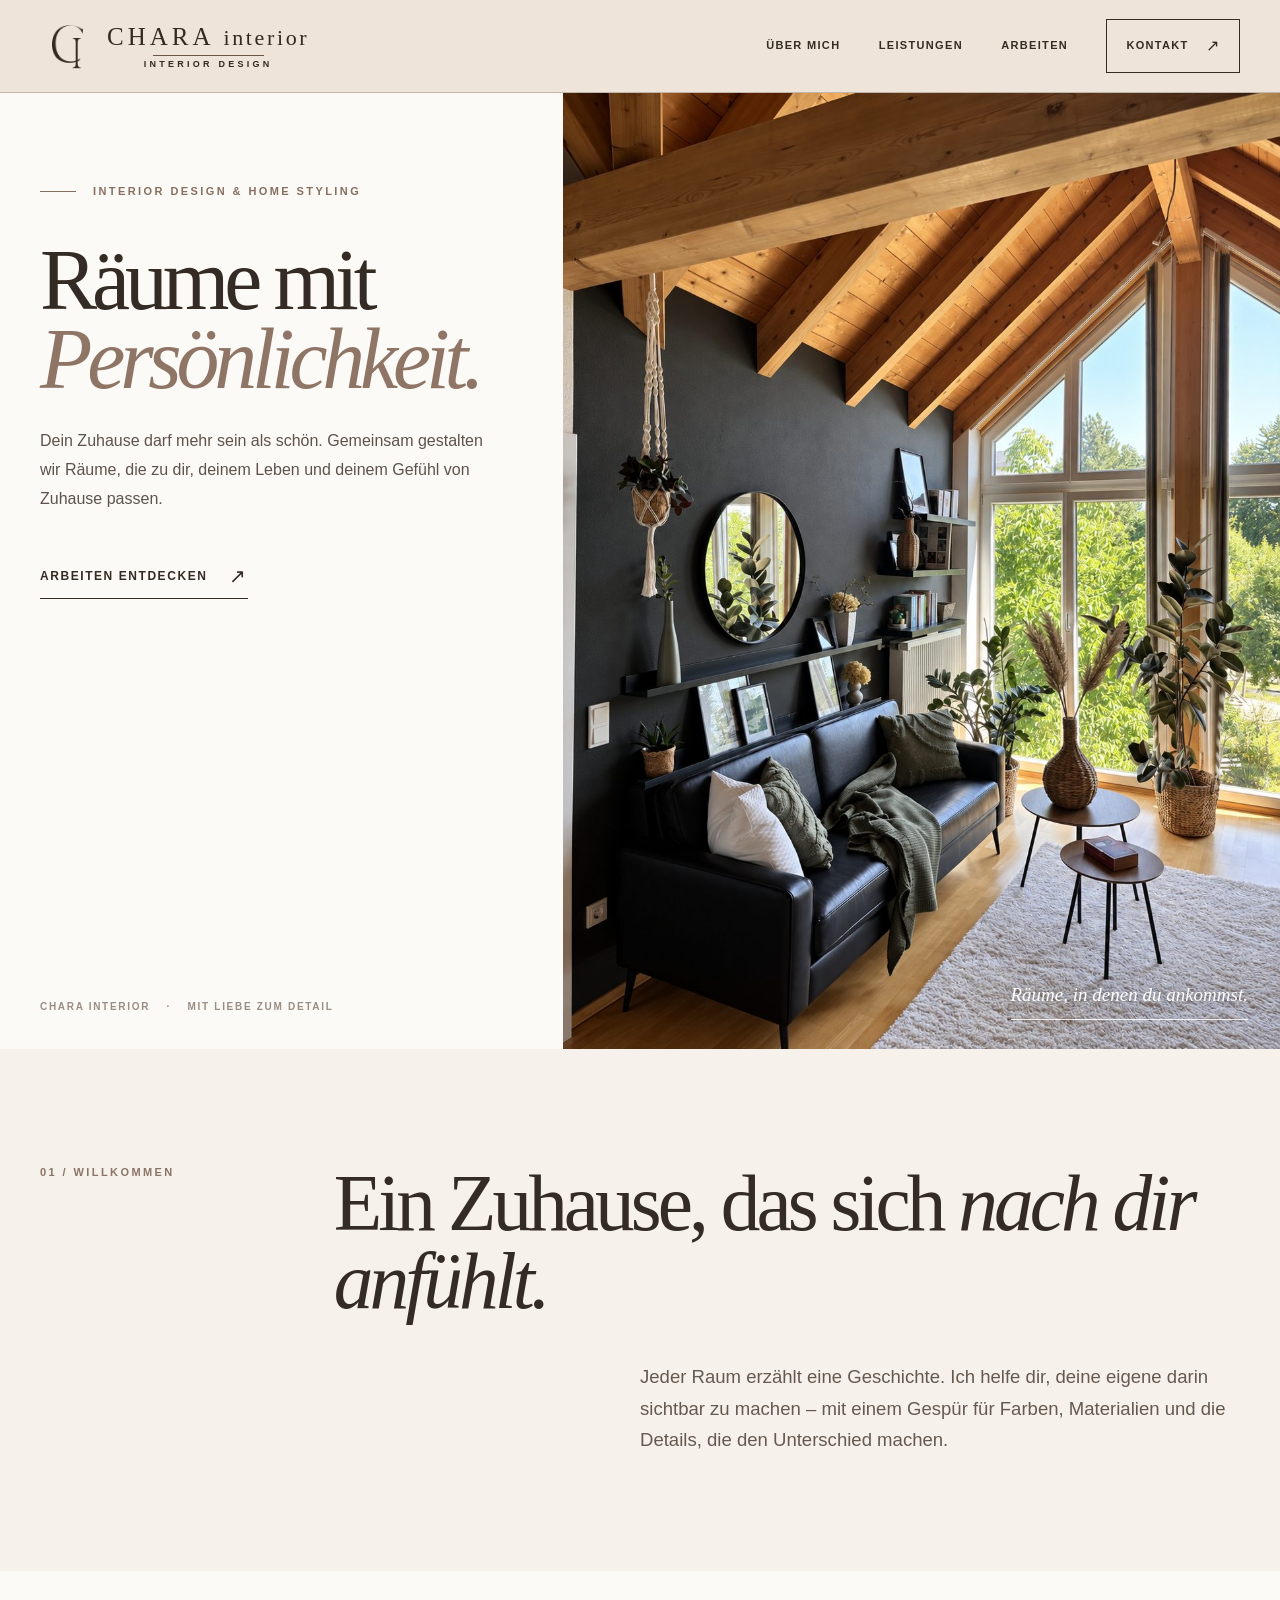
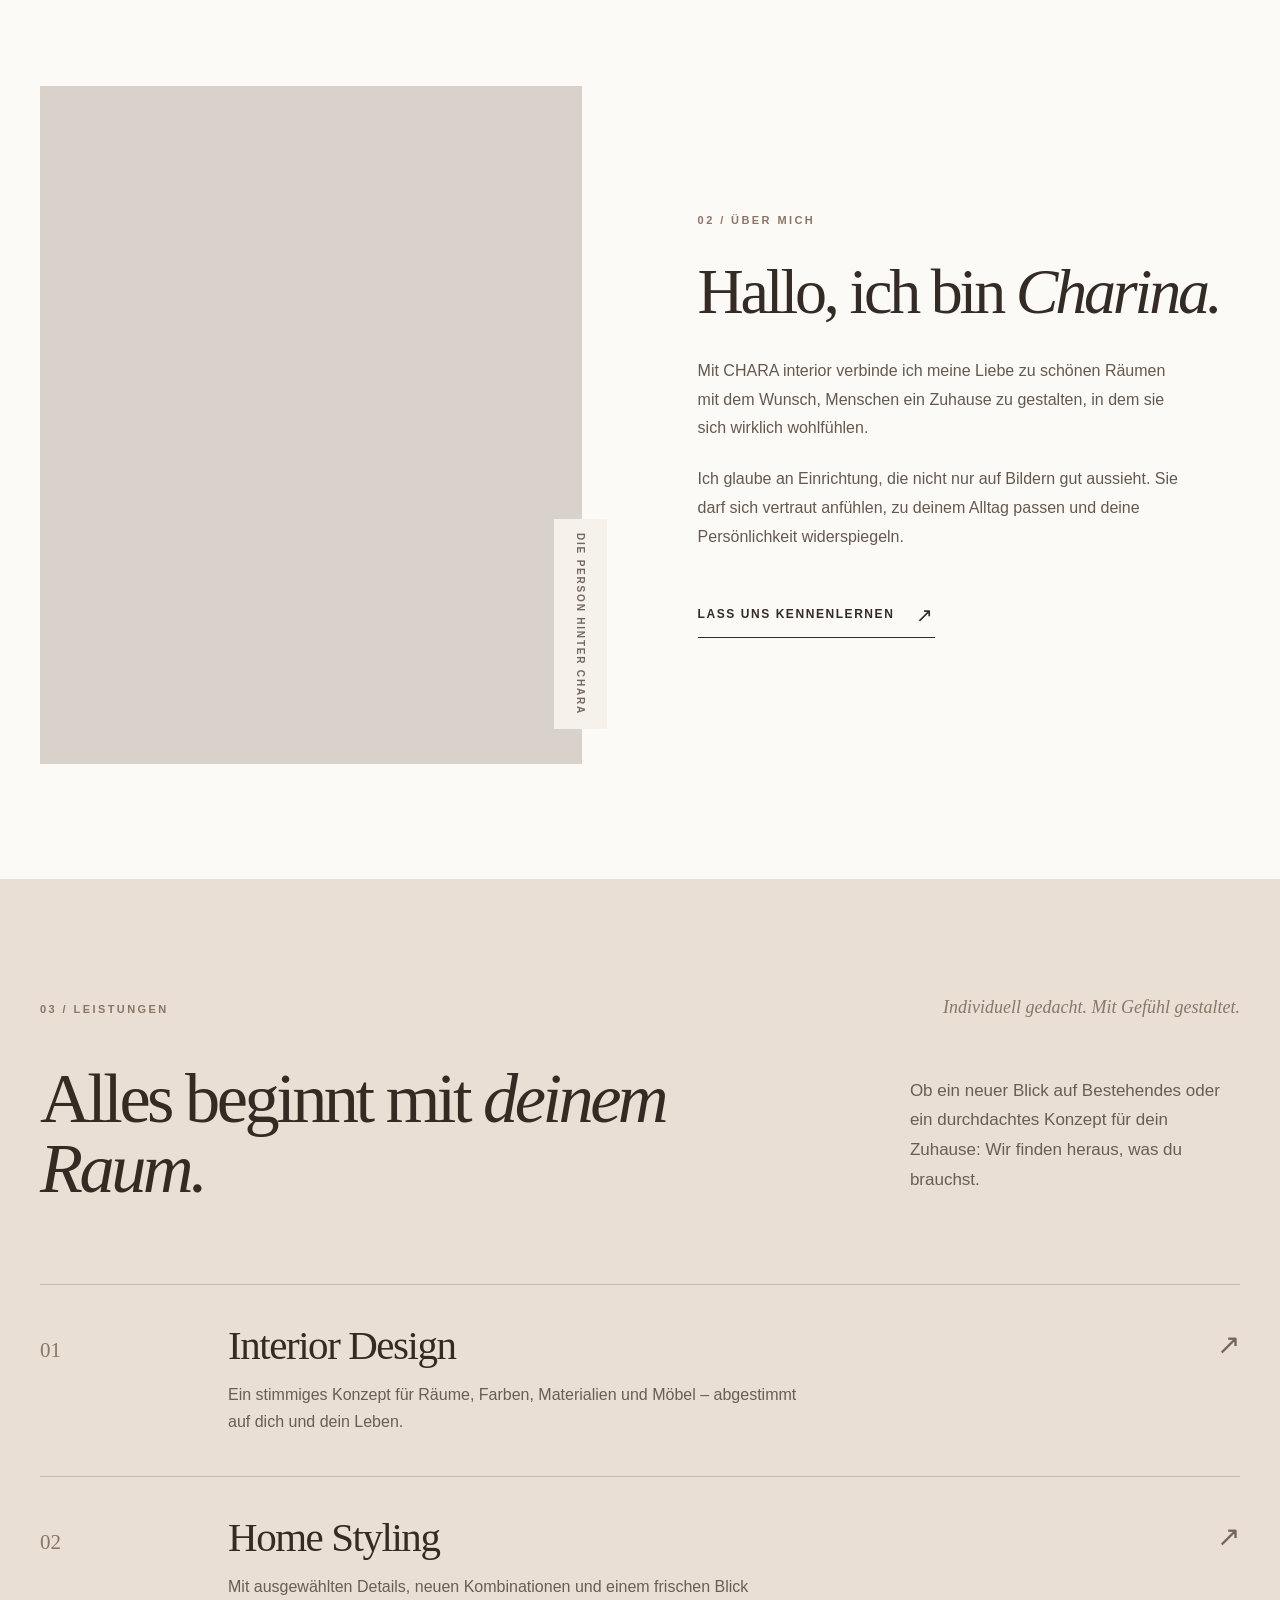
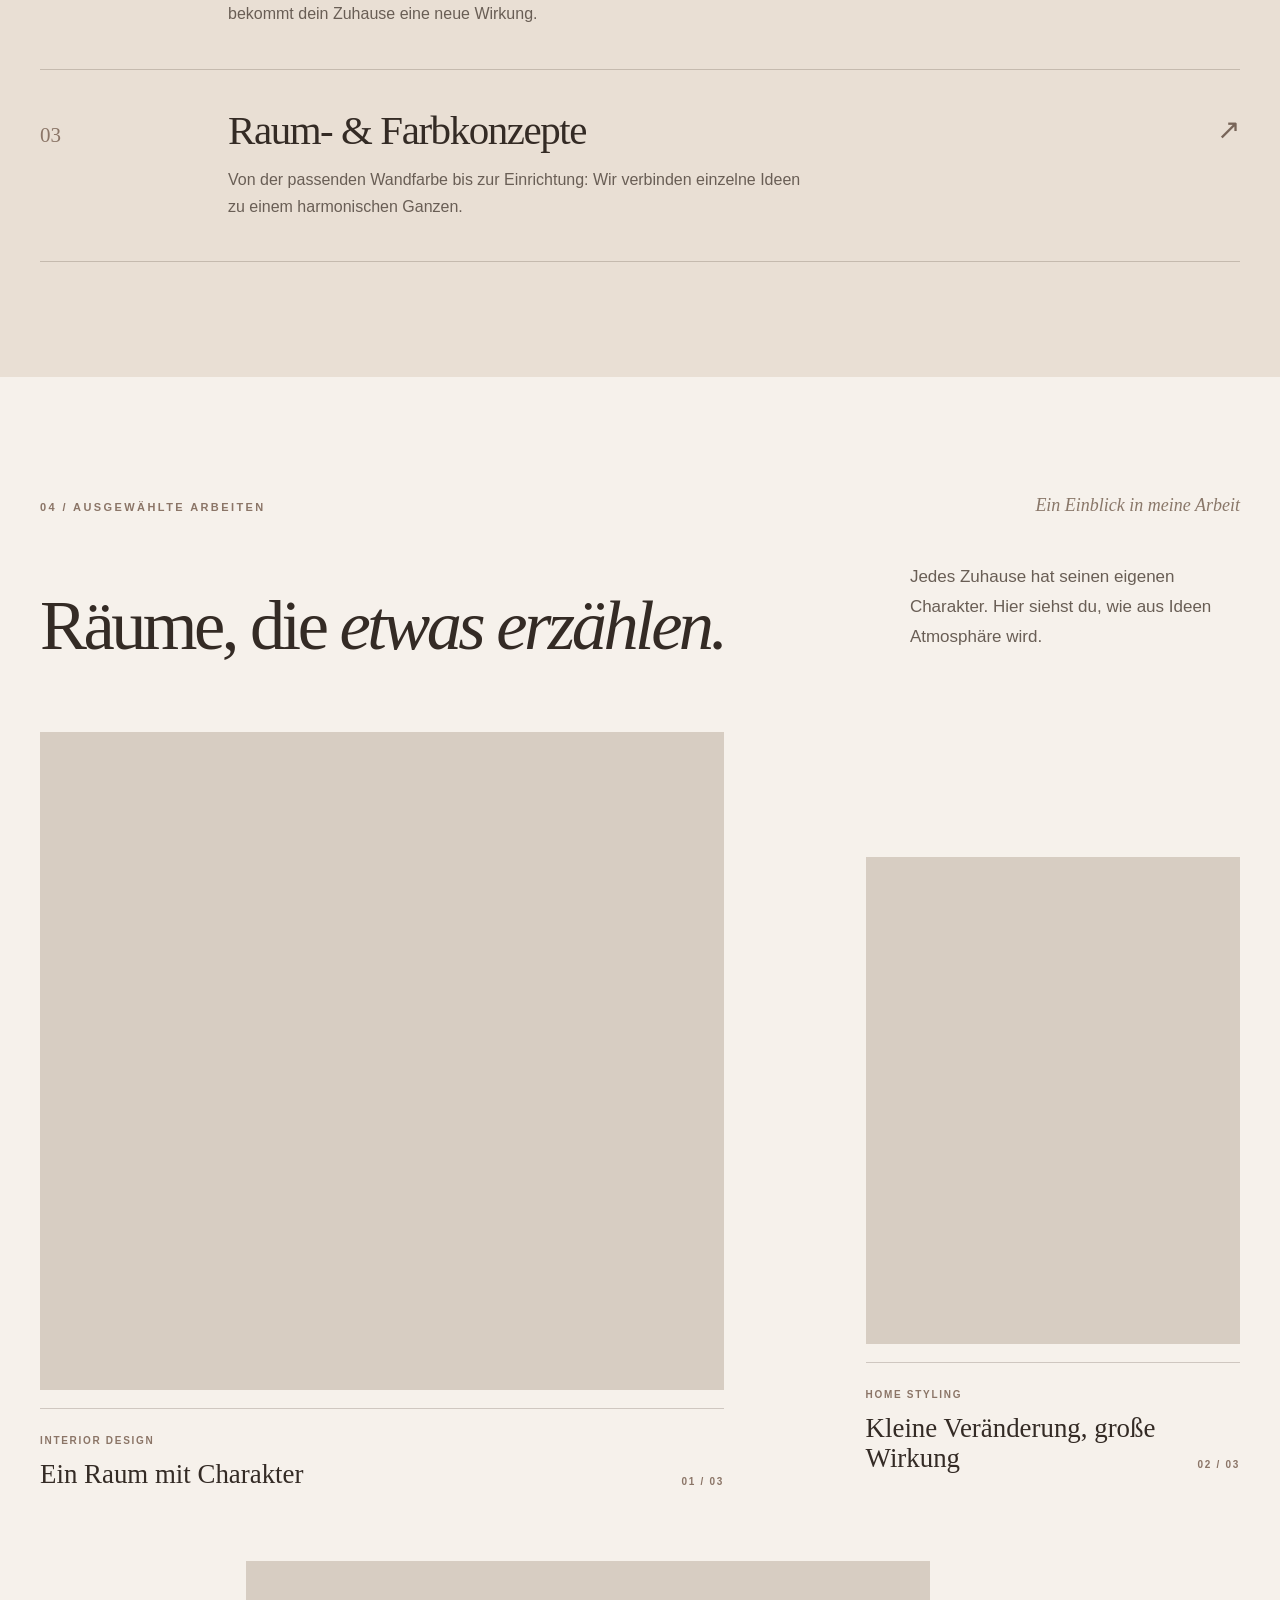
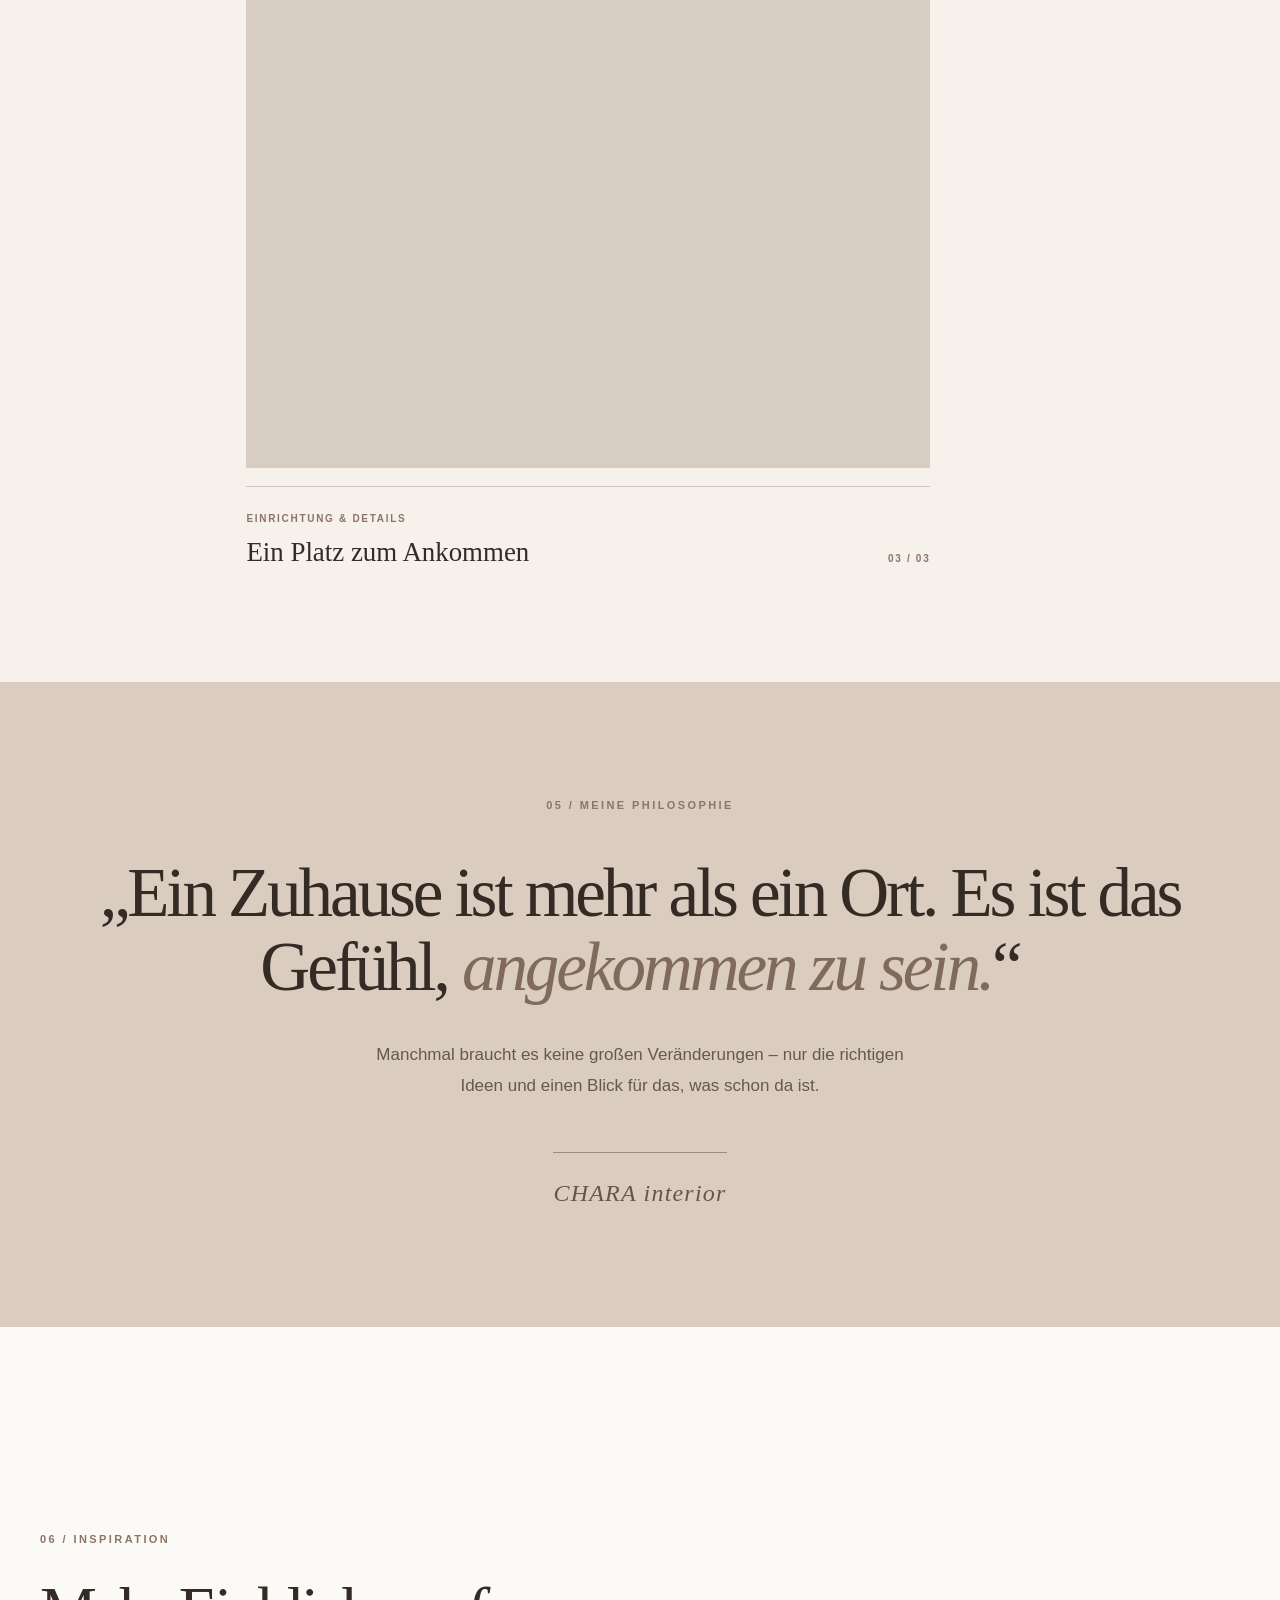
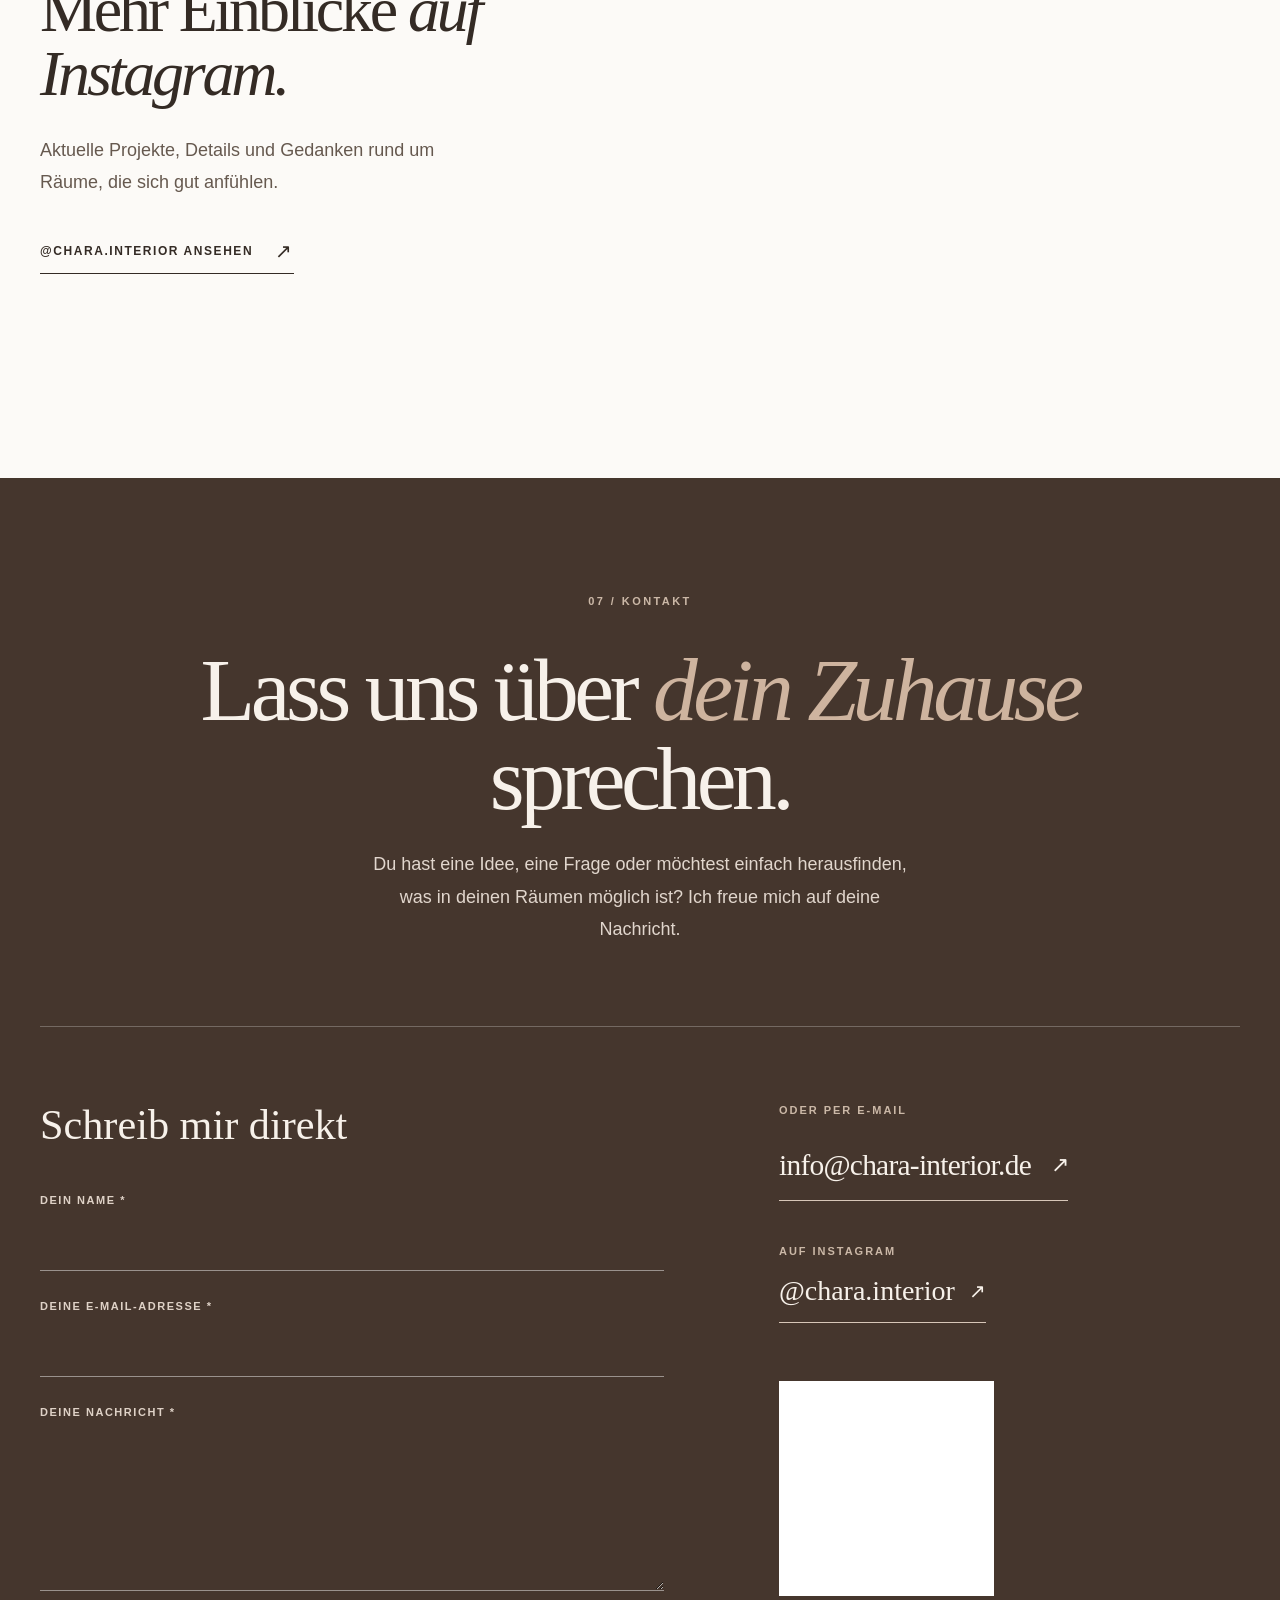
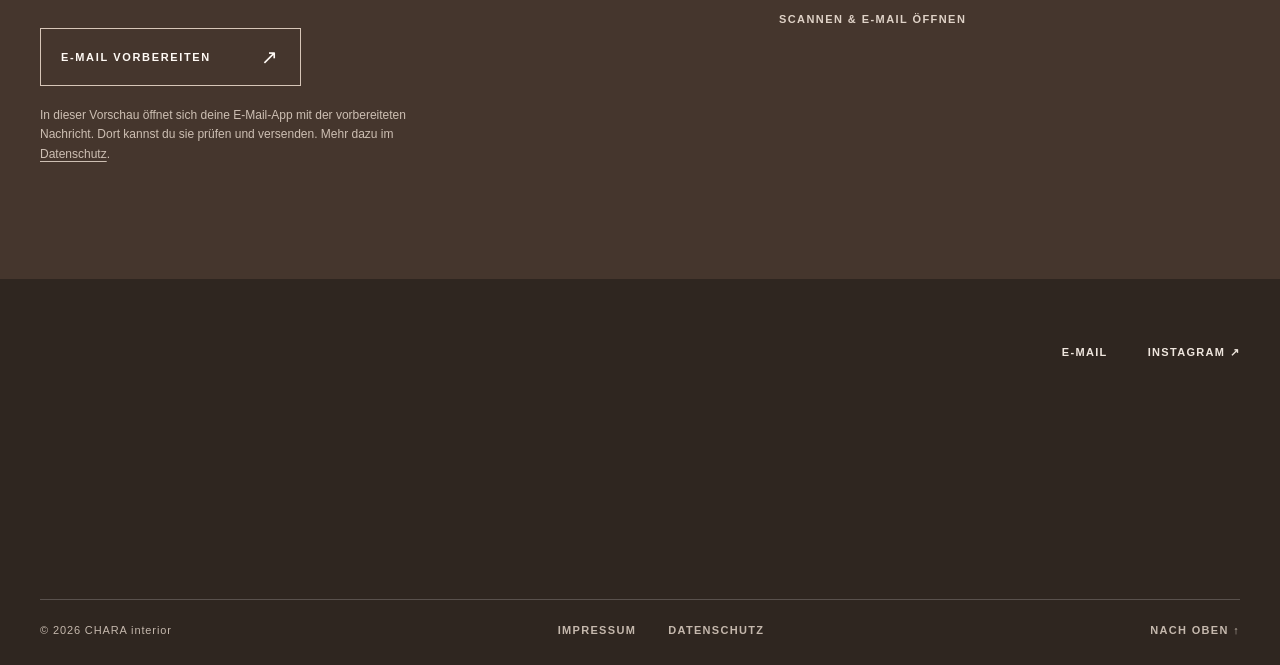
==== index.html @ 458e83d1 "Prepare private CHARA interior preview" ====
<!doctype html>
<html lang="de">
<head>
  <meta charset="utf-8">
  <meta name="viewport" content="width=device-width, initial-scale=1">
  <meta name="theme-color" content="#eee4d9">
  <meta name="robots" content="noindex, nofollow">
  <meta name="description" content="CHARA interior gestaltet individuelle Räume mit Persönlichkeit. Interior Design, Home Styling und Einrichtungskonzepte von Charina Cramer.">
  <meta property="og:type" content="website">
  <meta property="og:locale" content="de_DE">
  <meta property="og:title" content="CHARA interior – Räume mit Persönlichkeit">
  <meta property="og:description" content="Individuelle Räume, die sich nach dir anfühlen. Entdecke Interior Design und Home Styling von CHARA interior.">
  <meta property="og:image" content="assets/images/gallery-living.jpg">
  <meta http-equiv="Content-Security-Policy" content="default-src 'none'; img-src 'self'; style-src 'self'; script-src 'self'; font-src 'self'; base-uri 'none'; form-action mailto:">
  <title>CHARA interior – Räume mit Persönlichkeit</title>
  <link rel="icon" href="assets/images/chara-monogram.svg" type="image/svg+xml">
  <link rel="preload" href="assets/images/gallery-living.jpg" as="image">
  <link rel="stylesheet" href="styles.css">
  <script src="app.js" defer></script>
</head>
<body>
  <a class="skip-link" href="#main">Zum Inhalt springen</a>

  <header class="site-header">
    <div class="header-inner wrap">
      <a class="brand" href="#start" aria-label="CHARA interior – zur Startseite">
        <span class="brand-mark" aria-hidden="true"></span>
        <span class="brand-wordmark" aria-hidden="true">
          <span class="brand-name">CHARA <span>interior</span></span>
          <span class="brand-rule"></span>
          <span class="brand-subtitle">INTERIOR DESIGN</span>
        </span>
      </a>

      <nav class="desktop-nav" aria-label="Hauptnavigation">
        <a href="#ueber-mich">Über mich</a>
        <a href="#leistungen">Leistungen</a>
        <a href="#arbeiten">Arbeiten</a>
        <a href="#kontakt" class="nav-contact">Kontakt <span aria-hidden="true">↗</span></a>
      </nav>

      <details class="mobile-nav">
        <summary aria-label="Menü öffnen"><span></span><span></span><span class="sr-only">Menü</span></summary>
        <nav aria-label="Mobile Navigation">
          <a href="#ueber-mich">Über mich</a>
          <a href="#leistungen">Leistungen</a>
          <a href="#arbeiten">Arbeiten</a>
          <a href="#kontakt">Kontakt</a>
        </nav>
      </details>
    </div>
  </header>

  <main id="main">
    <section id="start" class="hero" aria-labelledby="hero-title">
      <div class="hero-copy">
        <div class="hero-copy-inner">
          <p class="eyebrow"><span class="eyebrow-line"></span> Interior Design &amp; Home Styling</p>
          <h1 id="hero-title">Räume mit <em>Persönlichkeit.</em></h1>
          <p class="hero-intro">Dein Zuhause darf mehr sein als schön. Gemeinsam gestalten wir Räume, die zu dir, deinem Leben und deinem Gefühl von Zuhause passen.</p>
          <a class="text-link" href="#arbeiten">Arbeiten entdecken <span aria-hidden="true">↗</span></a>
        </div>
        <p class="hero-bottom">CHARA interior <span aria-hidden="true">·</span> mit Liebe zum Detail</p>
      </div>
      <div class="hero-media">
        <img src="assets/images/gallery-living.jpg" alt="Wohnbereich mit dunkler Akzentwand, Holzbalken und großen Fenstern" width="1080" height="1440" fetchpriority="high">
        <span class="hero-media-label">Räume, in denen du ankommst.</span>
      </div>
    </section>

    <section class="intro section-space" aria-labelledby="intro-title">
      <div class="wrap intro-grid">
        <p class="section-label">01 / Willkommen</p>
        <div>
          <h2 id="intro-title" class="display-heading">Ein Zuhause, das sich <em>nach dir anfühlt.</em></h2>
          <p class="lead">Jeder Raum erzählt eine Geschichte. Ich helfe dir, deine eigene darin sichtbar zu machen – mit einem Gespür für Farben, Materialien und die Details, die den Unterschied machen.</p>
        </div>
      </div>
    </section>

    <section id="ueber-mich" class="about section-space" aria-labelledby="about-title">
      <div class="wrap about-grid">
        <div class="about-image-wrap">
          <img src="assets/images/charina-portrait.jpg" alt="Porträt von Charina Cramer, Inhaberin von CHARA interior" width="1080" height="1440" loading="lazy" decoding="async">
          <span class="image-index">Die Person hinter CHARA</span>
        </div>
        <div class="about-copy">
          <p class="section-label">02 / Über mich</p>
          <h2 id="about-title" class="display-heading">Hallo, ich bin <em>Charina.</em></h2>
          <p>Mit CHARA interior verbinde ich meine Liebe zu schönen Räumen mit dem Wunsch, Menschen ein Zuhause zu gestalten, in dem sie sich wirklich wohlfühlen.</p>
          <p>Ich glaube an Einrichtung, die nicht nur auf Bildern gut aussieht. Sie darf sich vertraut anfühlen, zu deinem Alltag passen und deine Persönlichkeit widerspiegeln.</p>
          <a class="text-link" href="#kontakt">Lass uns kennenlernen <span aria-hidden="true">↗</span></a>
        </div>
      </div>
    </section>

    <section id="leistungen" class="services section-space" aria-labelledby="services-title">
      <div class="wrap">
        <div class="section-topline">
          <p class="section-label">03 / Leistungen</p>
          <span>Individuell gedacht. Mit Gefühl gestaltet.</span>
        </div>
        <div class="services-heading-row">
          <h2 id="services-title" class="display-heading">Alles beginnt mit <em>deinem Raum.</em></h2>
          <p>Ob ein neuer Blick auf Bestehendes oder ein durchdachtes Konzept für dein Zuhause: Wir finden heraus, was du brauchst.</p>
        </div>
        <div class="service-list">
          <article class="service-item">
            <span class="service-number">01</span>
            <div><h3>Interior Design</h3><p>Ein stimmiges Konzept für Räume, Farben, Materialien und Möbel – abgestimmt auf dich und dein Leben.</p></div>
            <span class="service-arrow" aria-hidden="true">↗</span>
          </article>
          <article class="service-item">
            <span class="service-number">02</span>
            <div><h3>Home Styling</h3><p>Mit ausgewählten Details, neuen Kombinationen und einem frischen Blick bekommt dein Zuhause eine neue Wirkung.</p></div>
            <span class="service-arrow" aria-hidden="true">↗</span>
          </article>
          <article class="service-item">
            <span class="service-number">03</span>
            <div><h3>Raum- &amp; Farbkonzepte</h3><p>Von der passenden Wandfarbe bis zur Einrichtung: Wir verbinden einzelne Ideen zu einem harmonischen Ganzen.</p></div>
            <span class="service-arrow" aria-hidden="true">↗</span>
          </article>
        </div>
      </div>
    </section>

    <section id="arbeiten" class="projects section-space" aria-labelledby="projects-title">
      <div class="wrap">
        <div class="section-topline"><p class="section-label">04 / Ausgewählte Arbeiten</p><span>Ein Einblick in meine Arbeit</span></div>
        <div class="projects-heading-row">
          <h2 id="projects-title" class="display-heading">Räume, die <em>etwas erzählen.</em></h2>
          <p>Jedes Zuhause hat seinen eigenen Charakter. Hier siehst du, wie aus Ideen Atmosphäre wird.</p>
        </div>
        <div class="project-grid">
          <article class="project-card project-card-large">
            <div class="project-image"><img src="assets/images/salon.jpg" alt="Eleganter Wohnraum mit Kamin, goldgerahmtem Spiegel und dunklen Sofas" width="1080" height="1440" loading="lazy" decoding="async"></div>
            <div class="project-caption"><div><span>Interior Design</span><h3>Ein Raum mit Charakter</h3></div><span aria-hidden="true">01 / 03</span></div>
          </article>
          <article class="project-card project-card-small">
            <div class="project-image"><img src="assets/images/styling-table.jpg" alt="Runder Holztisch mit Kerzen, Blumen und Kunstwerk an der Wand" width="1080" height="1440" loading="lazy" decoding="async"></div>
            <div class="project-caption"><div><span>Home Styling</span><h3>Kleine Veränderung, große Wirkung</h3></div><span aria-hidden="true">02 / 03</span></div>
          </article>
          <article class="project-card project-card-wide">
            <div class="project-image"><img src="assets/images/reading-corner.jpg" alt="Gemütliche Leseecke mit Ledersessel, großer Fensterfront und botanischer Tapete" width="1080" height="1440" loading="lazy" decoding="async"></div>
            <div class="project-caption"><div><span>Einrichtung &amp; Details</span><h3>Ein Platz zum Ankommen</h3></div><span aria-hidden="true">03 / 03</span></div>
          </article>
        </div>
      </div>
    </section>

    <section class="philosophy section-space" aria-labelledby="philosophy-title">
      <div class="wrap philosophy-inner">
        <p class="section-label">05 / Meine Philosophie</p>
        <h2 id="philosophy-title">„Ein Zuhause ist mehr als ein Ort. Es ist das Gefühl, <em>angekommen zu sein.</em>“</h2>
        <p>Manchmal braucht es keine großen Veränderungen – nur die richtigen Ideen und einen Blick für das, was schon da ist.</p>
        <span class="philosophy-signature">CHARA interior</span>
      </div>
    </section>

    <section class="instagram section-space" aria-labelledby="instagram-title">
      <div class="wrap instagram-grid">
        <div class="instagram-copy">
          <p class="section-label">06 / Inspiration</p>
          <h2 id="instagram-title" class="display-heading">Mehr Einblicke <em>auf Instagram.</em></h2>
          <p>Aktuelle Projekte, Details und Gedanken rund um Räume, die sich gut anfühlen.</p>
          <a class="text-link" href="https://www.instagram.com/chara.interior/" target="_blank" rel="noopener noreferrer">@chara.interior ansehen <span aria-hidden="true">↗</span></a>
        </div>
        <div class="instagram-images" aria-hidden="true">
          <img src="assets/images/styling-table.jpg" alt="" width="1080" height="1440" loading="lazy" decoding="async">
          <img src="assets/images/reading-corner.jpg" alt="" width="1080" height="1440" loading="lazy" decoding="async">
        </div>
      </div>
    </section>

    <section id="kontakt" class="contact section-space" aria-labelledby="contact-title">
      <div class="wrap contact-inner">
        <p class="section-label">07 / Kontakt</p>
        <h2 id="contact-title">Lass uns über <em>dein Zuhause</em> sprechen.</h2>
        <p>Du hast eine Idee, eine Frage oder möchtest einfach herausfinden, was in deinen Räumen möglich ist? Ich freue mich auf deine Nachricht.</p>
        <div class="contact-actions">
          <form class="contact-form" action="mailto:info@chara-interior.de" method="post" enctype="text/plain" accept-charset="UTF-8">
            <h3>Schreib mir direkt</h3>
            <div class="form-row">
              <label for="contact-name">Dein Name <span aria-hidden="true">*</span></label>
              <input id="contact-name" name="name" type="text" autocomplete="name" maxlength="80" required>
            </div>
            <div class="form-row">
              <label for="contact-email">Deine E-Mail-Adresse <span aria-hidden="true">*</span></label>
              <input id="contact-email" name="email" type="email" autocomplete="email" maxlength="254" required>
            </div>
            <div class="form-row">
              <label for="contact-message">Deine Nachricht <span aria-hidden="true">*</span></label>
              <textarea id="contact-message" name="message" rows="5" minlength="10" maxlength="1800" required></textarea>
            </div>
            <button type="submit" class="contact-submit">E-Mail vorbereiten <span aria-hidden="true">↗</span></button>
            <p class="form-note">In dieser Vorschau öffnet sich deine E-Mail-App mit der vorbereiteten Nachricht. Dort kannst du sie prüfen und versenden. Mehr dazu im <a href="datenschutz.html">Datenschutz</a>.</p>
          </form>
          <aside class="contact-aside" aria-label="Weitere Kontaktmöglichkeiten">
            <p class="contact-aside-label">Oder per E-Mail</p>
            <a class="contact-mail" href="mailto:info@chara-interior.de">info@chara-interior.de <span aria-hidden="true">↗</span></a>
            <div class="contact-social">
              <p class="contact-aside-label">Auf Instagram</p>
              <a href="https://www.instagram.com/chara.interior/" target="_blank" rel="noopener noreferrer">@chara.interior <span aria-hidden="true">↗</span></a>
            </div>
            <div class="qr-panel">
              <a href="mailto:info@chara-interior.de" aria-label="E-Mail an info@chara-interior.de schreiben"><img src="assets/images/email-qr.svg" alt="QR-Code für eine E-Mail an info@chara-interior.de" width="185" height="185" loading="lazy"></a>
              <p>Scannen &amp; E-Mail öffnen</p>
            </div>
          </aside>
        </div>
      </div>
    </section>
  </main>

  <footer class="site-footer">
    <div class="wrap footer-main">
      <a class="footer-brand" href="#start" aria-label="CHARA interior – zurück nach oben"><img src="assets/images/chara-logo.png" alt="" width="1254" height="1254" loading="lazy" decoding="async"></a>
      <div class="footer-links"><a href="mailto:info@chara-interior.de">E-Mail</a><a href="https://www.instagram.com/chara.interior/" target="_blank" rel="noopener noreferrer">Instagram ↗</a></div>
    </div>
    <div class="wrap footer-bottom"><span>© 2026 CHARA interior</span><div><a href="impressum.html">Impressum</a><a href="datenschutz.html">Datenschutz</a></div><a href="#start">Nach oben ↑</a></div>
  </footer>
</body>
</html>
---- styles.css ----
:root {
  color-scheme: light;
  --cream: #f6f1eb;
  --paper: #fcfaf7;
  --sand: #e9dfd4;
  --sand-deep: #d6c6b7;
  --ink: #342b25;
  --muted: #776a60;
  --brown: #554237;
  --line: rgba(77, 61, 50, .23);
  --serif: "Baskerville", "Iowan Old Style", "Palatino Linotype", Georgia, serif;
  --sans: "Aptos", "Helvetica Neue", Helvetica, Arial, sans-serif;
}

*, *::before, *::after { box-sizing: border-box; }
html { scroll-behavior: smooth; }
body { margin: 0; background: var(--cream); color: var(--ink); font-family: var(--sans); font-size: 16px; line-height: 1.55; -webkit-font-smoothing: antialiased; }
img { display: block; max-width: 100%; }
a { color: inherit; }
button, a, summary { -webkit-tap-highlight-color: transparent; }
:focus-visible { outline: 2px solid var(--brown); outline-offset: 5px; }
::selection { background: var(--sand-deep); color: var(--ink); }

.sr-only { position: absolute; width: 1px; height: 1px; padding: 0; margin: -1px; overflow: hidden; clip: rect(0, 0, 0, 0); white-space: nowrap; border: 0; }
.skip-link { position: fixed; z-index: 100; top: -70px; left: 20px; padding: 12px 18px; background: var(--ink); color: #fff; text-decoration: none; }
.skip-link:focus { top: 12px; }
.wrap { width: min(100% - 80px, 1440px); margin-inline: auto; }
.section-space { padding-block: clamp(84px, 9vw, 160px); }
.section-label, .eyebrow { margin: 0; font-size: 11px; font-weight: 700; letter-spacing: .22em; text-transform: uppercase; }
.section-label { color: #8b7567; }
.display-heading { margin: 0; font-family: var(--serif); font-size: clamp(48px, 6.2vw, 105px); font-weight: 400; letter-spacing: -.05em; line-height: .99; }
.display-heading em, .hero h1 em, .philosophy h2 em, .contact h2 em { font-weight: 400; }
.text-link { display: inline-flex; align-items: center; gap: 22px; width: max-content; max-width: 100%; padding-block: 8px 12px; border-bottom: 1px solid var(--ink); font-size: 12px; font-weight: 700; letter-spacing: .13em; text-decoration: none; text-transform: uppercase; transition: gap .25s ease, opacity .25s ease; }
.text-link:hover { gap: 32px; opacity: .7; }
.text-link span { font-size: 20px; font-weight: 400; line-height: 1; }

/* Header */
.site-header { position: relative; z-index: 20; background: #eee4d9; border-bottom: 1px solid rgba(77, 61, 50, .28); }
.header-inner { display: flex; align-items: center; justify-content: space-between; min-height: 92px; gap: 32px; }
.brand { display: inline-flex; align-items: center; gap: 12px; min-width: 0; color: #352920; text-decoration: none; }
.brand-mark { display: block; flex: none; width: 55px; height: 55px; background: url("assets/images/chara-monogram-transparent.png") center / contain no-repeat; }
.brand-wordmark { display: flex; flex-direction: column; align-items: center; min-width: 0; white-space: nowrap; }
.brand-name { font-family: var(--serif); font-size: 25px; font-weight: 400; letter-spacing: .16em; line-height: 1.08; }
.brand-name > span { font-size: .88em; letter-spacing: .12em; }
.brand-rule { width: 55%; height: 1px; margin: 5px 0 4px; background: #6c5646; }
.brand-subtitle { font-family: var(--sans); font-size: 9px; font-weight: 600; letter-spacing: .36em; line-height: 1.1; }
.desktop-nav { display: flex; align-items: center; gap: clamp(24px, 3vw, 54px); }
.desktop-nav a { font-size: 11px; font-weight: 700; letter-spacing: .12em; text-decoration: none; text-transform: uppercase; transition: opacity .25s ease; }
.desktop-nav a:hover { opacity: .55; }
.desktop-nav .nav-contact { display: inline-flex; align-items: center; gap: 17px; padding: 14px 19px; border: 1px solid var(--ink); }
.desktop-nav .nav-contact span { font-size: 16px; font-weight: 400; }
.mobile-nav { display: none; }

/* Hero */
.hero { display: grid; grid-template-columns: minmax(0, 44%) minmax(0, 56%); min-height: min(820px, calc(100svh - 92px)); background: var(--paper); }
.hero-copy { display: flex; flex-direction: column; justify-content: center; min-width: 0; padding: clamp(52px, 7vw, 120px) clamp(40px, 5vw, 110px) 34px max(40px, calc((100vw - 1440px) / 2)); }
.hero-copy-inner { max-width: 650px; }
.eyebrow { display: flex; align-items: center; gap: 17px; color: #876f60; }
.eyebrow-line { display: block; width: 36px; height: 1px; background: #876f60; }
.hero h1 { margin: 42px 0 28px; font-family: var(--serif); font-size: clamp(64px, 6.7vw, 117px); font-weight: 400; letter-spacing: -.06em; line-height: .92; }
.hero h1 em { display: block; color: #8e7565; }
.hero-intro { max-width: 470px; margin: 0 0 44px; color: #5e524b; font-size: clamp(16px, 1.15vw, 19px); line-height: 1.8; }
.hero-bottom { margin: auto 0 0; padding-top: 56px; color: #9a8d83; font-size: 10px; font-weight: 700; letter-spacing: .17em; text-transform: uppercase; }
.hero-bottom span { margin-inline: 12px; }
.hero-media { position: relative; min-height: 620px; overflow: hidden; background: #aaa08d; }
.hero-media img { width: 100%; height: 100%; object-fit: cover; object-position: center 53%; }
.hero-media-label { position: absolute; right: 32px; bottom: 29px; padding: 9px 0; border-bottom: 1px solid rgba(255,255,255,.85); color: #fff; font-family: var(--serif); font-size: 19px; font-style: italic; text-shadow: 0 1px 12px rgba(0,0,0,.4); }

/* Intro + about */
.intro { background: var(--cream); }
.intro-grid { display: grid; grid-template-columns: minmax(170px, .28fr) 1fr; gap: 40px; }
.intro .display-heading { max-width: 980px; }
.lead { max-width: 600px; margin: 40px 0 0 auto; color: #66594f; font-size: clamp(18px, 1.45vw, 22px); line-height: 1.7; }
.about { background: var(--paper); }
.about-grid { display: grid; grid-template-columns: minmax(0, 46%) minmax(0, 54%); align-items: center; gap: clamp(60px, 9vw, 150px); }
.about-image-wrap { position: relative; aspect-ratio: 4/5; max-height: 750px; background: #d8d2ca; }
.about-image-wrap img { width: 100%; height: 100%; object-fit: cover; object-position: center 36%; filter: grayscale(100%); }
.image-index { position: absolute; right: -25px; bottom: 35px; padding: 14px 19px; background: var(--cream); color: #74685e; font-size: 10px; font-weight: 700; letter-spacing: .18em; text-transform: uppercase; writing-mode: vertical-rl; }
.about-copy { max-width: 560px; }
.about-copy .display-heading { margin: 30px 0 34px; font-size: clamp(52px, 5vw, 88px); }
.about-copy p:not(.section-label) { max-width: 490px; margin: 0 0 22px; color: #65584e; font-size: clamp(16px, 1.18vw, 19px); line-height: 1.8; }
.about-copy .text-link { margin-top: 23px; }

/* Services */
.services { background: var(--sand); }
.section-topline { display: flex; justify-content: space-between; align-items: baseline; gap: 20px; margin-bottom: 42px; }
.section-topline > span { color: #897769; font-family: var(--serif); font-size: 18px; font-style: italic; }
.services-heading-row, .projects-heading-row { display: grid; grid-template-columns: minmax(0, 1.3fr) minmax(280px, .55fr); align-items: end; gap: clamp(40px, 7vw, 140px); }
.services-heading-row .display-heading, .projects-heading-row .display-heading { max-width: 900px; font-size: clamp(52px, 5.5vw, 92px); }
.services-heading-row > p, .projects-heading-row > p { max-width: 330px; margin: 0 0 9px; color: #695e55; font-size: 17px; line-height: 1.75; }
.service-list { margin-top: 80px; border-top: 1px solid var(--line); }
.service-item { display: grid; grid-template-columns: 14% minmax(0, 1fr) 40px; gap: 20px; align-items: start; padding: 38px 0 41px; border-bottom: 1px solid var(--line); }
.service-number { padding-top: 11px; color: #8b7567; font-family: var(--serif); font-size: 21px; }
.service-item h3 { margin: 0; font-family: var(--serif); font-size: clamp(30px, 3.2vw, 54px); font-weight: 400; letter-spacing: -.035em; line-height: 1.1; }
.service-item p { max-width: 580px; margin: 13px 0 0; color: #695e55; font-size: 16px; line-height: 1.7; }
.service-arrow { justify-self: end; color: #786559; font-family: var(--serif); font-size: 28px; }

/* Projects */
.projects { background: var(--cream); }
.projects-heading-row { margin-bottom: 72px; }
.project-grid { display: grid; grid-template-columns: repeat(12, minmax(0, 1fr)); gap: clamp(38px, 5vw, 80px) clamp(20px, 3vw, 50px); align-items: start; }
.project-card { min-width: 0; }
.project-card-large { grid-column: 1 / span 7; }
.project-card-small { grid-column: 9 / span 4; margin-top: 125px; }
.project-card-wide { grid-column: 3 / span 7; margin-top: 8px; }
.project-image { overflow: hidden; background: #d7cdc2; }
.project-card-large .project-image { aspect-ratio: 1.04/1; }
.project-card-small .project-image { aspect-ratio: .77/1; }
.project-card-wide .project-image { aspect-ratio: 1.35/1; }
.project-image img { width: 100%; height: 100%; object-fit: cover; transition: transform .7s ease; }
.project-card:hover img { transform: scale(1.035); }
.project-card-large img { object-position: center 64%; }
.project-card-small img { object-position: center 46%; }
.project-card-wide img { object-position: center 50%; }
.project-caption { display: flex; justify-content: space-between; gap: 20px; align-items: end; padding-top: 18px; border-top: 1px solid var(--line); margin-top: 18px; }
.project-caption span { color: #8b7567; font-size: 10px; font-weight: 700; letter-spacing: .17em; text-transform: uppercase; white-space: nowrap; }
.project-caption h3 { margin: 7px 0 0; font-family: var(--serif); font-size: clamp(25px, 2.1vw, 33px); font-weight: 400; line-height: 1.12; }

/* Philosophy */
.philosophy { background: #dacdc0; }
.philosophy-inner { display: flex; flex-direction: column; align-items: center; text-align: center; }
.philosophy h2 { max-width: 1130px; margin: 42px 0 36px; font-family: var(--serif); font-size: clamp(45px, 5.4vw, 89px); font-weight: 400; letter-spacing: -.045em; line-height: 1.07; }
.philosophy h2 em { color: #806a5b; }
.philosophy-inner > p:not(.section-label) { max-width: 530px; margin: 0; color: #65584e; font-size: 17px; line-height: 1.8; }
.philosophy-signature { display: block; margin-top: 51px; padding-top: 22px; border-top: 1px solid #9e8b7d; color: #675549; font-family: var(--serif); font-size: 24px; font-style: italic; letter-spacing: .05em; }

/* Instagram + contact */
.instagram { overflow: hidden; background: var(--paper); }
.instagram-grid { display: grid; grid-template-columns: minmax(0, 48%) minmax(0, 52%); gap: 8%; align-items: center; }
.instagram-copy .display-heading { margin: 30px 0; font-size: clamp(50px, 5vw, 82px); }
.instagram-copy > p:not(.section-label) { max-width: 420px; margin: 0 0 35px; color: #66594f; font-size: 18px; line-height: 1.75; }
.instagram-images { display: flex; gap: 16px; align-items: center; min-height: 520px; }
.instagram-images img { width: 47%; height: 430px; object-fit: cover; }
.instagram-images img:first-child { transform: translateY(-44px); }
.instagram-images img:last-child { transform: translateY(45px); }
.contact { background: #45362d; color: #f7f1ea; }
.contact-inner { text-align: center; }
.contact .section-label { color: #cbb8a7; }
.contact h2 { max-width: 980px; margin: 36px auto 25px; font-family: var(--serif); font-size: clamp(55px, 7vw, 112px); font-weight: 400; letter-spacing: -.05em; line-height: .99; }
.contact h2 em { color: #ceb49f; }
.contact-inner > p:not(.section-label) { max-width: 560px; margin: 0 auto; color: #e1d6cd; font-size: 18px; line-height: 1.8; }
.contact-actions { display: grid; grid-template-columns: minmax(0, 1.15fr) minmax(0, .85fr); gap: clamp(55px, 9vw, 150px); margin-top: 80px; padding-top: 65px; border-top: 1px solid rgba(255,255,255,.25); text-align: left; }
.contact-form h3 { margin: 0 0 35px; font-family: var(--serif); font-size: clamp(32px, 3.3vw, 50px); font-weight: 400; }
.form-row { margin-bottom: 27px; }
.form-row label { display: block; margin-bottom: 8px; color: #dfd2c7; font-size: 11px; font-weight: 700; letter-spacing: .14em; text-transform: uppercase; }
.form-row input, .form-row textarea { display: block; width: 100%; padding: 12px 0 14px; border: 0; border-bottom: 1px solid rgba(255,255,255,.46); border-radius: 0; background: transparent; color: #fffaf5; font: 18px/1.5 var(--sans); outline: 0; resize: vertical; }
.form-row input:focus, .form-row textarea:focus { border-color: #fff; box-shadow: 0 1px 0 #fff; }
.form-row input:autofill { -webkit-text-fill-color: #fffaf5; transition: background-color 9999s ease-out; }
.contact-trap { position: absolute; left: -9999px; width: 1px; height: 1px; overflow: hidden; }
.contact-submit { display: inline-flex; justify-content: space-between; align-items: center; gap: 50px; min-width: 250px; margin-top: 10px; padding: 16px 20px; border: 1px solid #d7c6b8; background: transparent; color: #fffaf5; cursor: pointer; font: 700 11px/1.2 var(--sans); letter-spacing: .15em; text-transform: uppercase; transition: background .25s ease, color .25s ease; }
.contact-submit:hover { background: #f6f1eb; color: var(--ink); }
.contact-submit span { font-size: 20px; font-weight: 400; }
.form-note { max-width: 410px; margin: 20px 0 0; color: #cdbfb3; font-size: 12px; line-height: 1.6; }
.form-note a { text-underline-offset: 3px; }
.contact-aside { min-width: 0; padding-top: 10px; }
.contact-aside-label { margin: 0; color: #cbb8a7; font-size: 11px; font-weight: 700; letter-spacing: .18em; text-transform: uppercase; }
.contact-mail { display: inline-flex; align-items: center; gap: 20px; max-width: 100%; margin-top: 12px; padding: 12px 0; border-bottom: 1px solid #d7c6b8; font-family: var(--serif); font-size: clamp(22px, 2.3vw, 36px); letter-spacing: -.025em; text-decoration: none; overflow-wrap: anywhere; transition: gap .25s ease; }
.contact-mail:hover { gap: 40px; }
.contact-mail span { font-family: var(--sans); font-size: 22px; }
.contact-social { margin-top: 42px; }
.contact-social a { display: inline-flex; align-items: center; gap: 14px; margin-top: 9px; border-bottom: 1px solid #d7c6b8; padding-bottom: 9px; font-family: var(--serif); font-size: 28px; text-decoration: none; }
.contact-social a:hover { opacity: .7; }
.contact-social a span { font-family: var(--sans); font-size: 20px; }
.qr-panel { width: max-content; max-width: 100%; margin-top: 58px; }
.qr-panel a { display: block; width: 215px; max-width: 100%; padding: 15px; background: #fff; }
.qr-panel img { width: 100%; height: auto; }
.qr-panel p { margin: 15px 0 0; color: #dfd2c7; font-size: 11px; font-weight: 700; letter-spacing: .13em; text-transform: uppercase; }

/* Footer */
.site-footer { padding: 65px 0 26px; background: #2f2620; color: #efe6de; }
.footer-main { display: flex; justify-content: space-between; align-items: start; gap: 30px; padding-bottom: 85px; }
.footer-brand { display: block; width: 170px; flex: none; text-decoration: none; }
.footer-brand img { width: 100%; height: auto; }
.footer-links { display: flex; gap: 40px; }
.footer-links a, .footer-bottom a { font-size: 11px; font-weight: 600; letter-spacing: .12em; text-decoration: none; text-transform: uppercase; }
.footer-links a:hover, .footer-bottom a:hover { text-decoration: underline; text-underline-offset: 5px; }
.footer-bottom { display: flex; justify-content: space-between; gap: 20px; padding-top: 22px; border-top: 1px solid rgba(255,255,255,.2); color: #c5b8ad; font-size: 11px; letter-spacing: .08em; }
.footer-bottom > div { display: flex; gap: 32px; }

/* Legal pages */
.legal-page { min-height: 100svh; background: var(--cream); }
.legal-header { display: flex; justify-content: space-between; align-items: center; min-height: 94px; border-bottom: 1px solid var(--line); font-family: var(--serif); font-size: 25px; }
.legal-back { font-family: var(--sans); font-size: 12px; font-weight: 700; letter-spacing: .1em; text-decoration: none; text-transform: uppercase; }
.legal-content { max-width: 850px; padding-block: clamp(60px, 10vw, 140px); }
.legal-content h1 { margin: 20px 0 35px; font-family: var(--serif); font-size: clamp(60px, 9vw, 115px); font-weight: 400; letter-spacing: -.05em; }
.legal-content p { max-width: 700px; font-size: 17px; line-height: 1.8; }
.legal-warning { padding: 22px 25px; border-left: 2px solid #9e7864; background: #eee4d9; }
.legal-content section { margin-top: 58px; padding-top: 28px; border-top: 1px solid var(--line); }
.legal-content h2 { margin: 0 0 20px; font-family: var(--serif); font-size: clamp(29px, 3.4vw, 42px); font-weight: 400; line-height: 1.15; hyphens: auto; overflow-wrap: anywhere; }
.legal-content section p { margin: 0 0 20px; }
.legal-content a { text-underline-offset: 4px; }
.legal-missing { color: #8c533a; font-weight: 600; }
.legal-links { display: flex; flex-wrap: wrap; gap: 25px; margin-top: 75px; padding-top: 25px; border-top: 1px solid var(--line); font-size: 12px; font-weight: 700; letter-spacing: .12em; text-transform: uppercase; }

@media (min-width: 1700px) {
  .hero-copy { padding-left: max(60px, calc((100vw - 1440px) / 2)); }
  .hero { min-height: 840px; }
  .hero h1 { font-size: 118px; }
}

@media (max-width: 1100px) {
  .wrap { width: min(100% - 56px, 1440px); }
  .hero { grid-template-columns: 48% 52%; }
  .hero-copy { padding-left: 28px; padding-right: 34px; }
  .hero h1 { font-size: clamp(59px, 7vw, 85px); }
  .about-grid { gap: 62px; }
  .desktop-nav { gap: 22px; }
  .instagram-grid { gap: 4%; }
}

@media (max-width: 800px) {
  .wrap { width: min(100% - 44px, 1440px); }
  .header-inner { min-height: 78px; }
  .desktop-nav { display: none; }
  .mobile-nav { display: block; position: relative; }
  .mobile-nav summary { display: flex; width: 45px; height: 45px; flex-direction: column; align-items: center; justify-content: center; gap: 6px; cursor: pointer; list-style: none; }
  .mobile-nav summary::-webkit-details-marker { display: none; }
  .mobile-nav summary > span:not(.sr-only) { width: 25px; height: 1px; background: var(--ink); transition: transform .25s ease; }
  .mobile-nav[open] summary > span:first-child { transform: translateY(3.5px) rotate(45deg); }
  .mobile-nav[open] summary > span:nth-child(2) { transform: translateY(-3.5px) rotate(-45deg); }
  .mobile-nav nav { position: absolute; right: -22px; top: 61px; display: flex; flex-direction: column; width: min(280px, calc(100vw - 44px)); padding: 15px 26px; border: 1px solid var(--line); background: var(--paper); box-shadow: 0 15px 30px rgba(46,37,29,.1); }
  .mobile-nav nav a { padding: 14px 0; border-bottom: 1px solid var(--line); font-family: var(--serif); font-size: 23px; text-decoration: none; }
  .mobile-nav nav a:last-child { border-bottom: 0; }
  .hero { display: flex; flex-direction: column; min-height: 0; }
  .hero-copy { min-height: 600px; padding: 85px 35px 30px; }
  .hero-copy-inner { max-width: 680px; }
  .hero h1 { max-width: 650px; font-size: clamp(66px, 10vw, 100px); }
  .hero-bottom { padding-top: 75px; }
  .hero-media { min-height: 590px; max-height: 760px; }
  .intro-grid { grid-template-columns: 1fr; gap: 30px; }
  .lead { margin-left: 0; }
  .about-grid { grid-template-columns: 1fr 1fr; gap: 36px; }
  .about-copy .display-heading { font-size: clamp(46px, 6vw, 65px); }
  .services-heading-row, .projects-heading-row { grid-template-columns: 1fr; gap: 24px; }
  .services-heading-row > p, .projects-heading-row > p { max-width: 580px; }
  .service-list { margin-top: 55px; }
  .project-card-small { margin-top: 80px; }
  .instagram-images { min-height: 380px; }
  .instagram-images img { height: 330px; }
  .contact-actions { gap: 50px; }
}

@media (max-width: 600px) {
  .wrap { width: min(100% - 36px, 1440px); }
  .section-space { padding-block: 78px; }
  .header-inner { min-height: 74px; }
  .brand { gap: 7px; }
  .brand-mark { width: 43px; height: 43px; }
  .brand-name { font-size: 18px; letter-spacing: .09em; }
  .brand-name > span { letter-spacing: .08em; }
  .brand-rule { margin: 3px 0; }
  .brand-subtitle { font-size: 8px; letter-spacing: .23em; }
  .mobile-nav nav { right: -18px; top: 59px; }
  .hero-copy { min-height: 0; padding: 73px 18px 31px; }
  .eyebrow { gap: 11px; font-size: 9px; letter-spacing: .15em; }
  .eyebrow-line { width: 25px; }
  .hero h1 { margin: 32px 0 26px; font-size: clamp(58px, 14.3vw, 85px); }
  .hero-intro { margin-bottom: 33px; font-size: 16px; line-height: 1.72; }
  .hero-bottom { padding-top: 60px; font-size: 8px; }
  .hero-media { min-height: 0; height: 72svh; max-height: 640px; }
  .hero-media img { object-position: center 54%; }
  .hero-media-label { right: 17px; bottom: 19px; font-size: 15px; }
  .display-heading { font-size: clamp(48px, 12.8vw, 69px); }
  .intro-grid { gap: 24px; }
  .lead { margin-top: 27px; font-size: 17px; }
  .about-grid { grid-template-columns: 1fr; gap: 47px; }
  .about-image-wrap { width: calc(100% - 20px); aspect-ratio: 4/4.8; }
  .image-index { right: -20px; font-size: 8px; }
  .about-copy .display-heading { margin: 22px 0 27px; font-size: clamp(50px, 12.5vw, 72px); }
  .about-copy p:not(.section-label) { font-size: 16px; line-height: 1.75; }
  .section-topline { margin-bottom: 30px; }
  .section-topline > span { display: none; }
  .services-heading-row .display-heading, .projects-heading-row .display-heading { font-size: clamp(49px, 12vw, 70px); }
  .services-heading-row > p, .projects-heading-row > p { font-size: 16px; }
  .service-list { margin-top: 42px; }
  .service-item { grid-template-columns: 34px minmax(0, 1fr); gap: 14px; padding: 27px 0 29px; }
  .service-number { padding-top: 5px; font-size: 16px; }
  .service-arrow { display: none; }
  .service-item h3 { font-size: 32px; }
  .service-item p { margin-top: 10px; font-size: 15px; }
  .projects-heading-row { margin-bottom: 43px; }
  .project-grid { display: flex; flex-direction: column; gap: 47px; }
  .project-card-small, .project-card-wide { margin-top: 0; }
  .project-card { width: 100%; }
  .project-card-large .project-image { aspect-ratio: 4/4.8; }
  .project-card-small .project-image { aspect-ratio: 4/4.3; }
  .project-card-wide .project-image { aspect-ratio: 4/4.3; }
  .project-caption { gap: 8px; }
  .project-caption h3 { font-size: 27px; }
  .project-caption > span { font-size: 8px; }
  .philosophy h2 { margin: 32px 0 24px; font-size: clamp(45px, 11vw, 64px); }
  .philosophy-inner > p:not(.section-label) { font-size: 16px; }
  .philosophy-signature { margin-top: 38px; }
  .instagram-grid { grid-template-columns: 1fr; gap: 42px; }
  .instagram-copy .display-heading { margin: 22px 0; font-size: clamp(48px, 12vw, 68px); }
  .instagram-copy > p:not(.section-label) { margin-bottom: 26px; font-size: 16px; }
  .instagram-images { min-height: 280px; justify-content: center; gap: 12px; }
  .instagram-images img { width: 48%; height: 260px; }
  .instagram-images img:first-child { transform: translateY(-18px); }
  .instagram-images img:last-child { transform: translateY(18px); }
  .contact h2 { margin: 27px auto 24px; font-size: clamp(52px, 13vw, 79px); }
  .contact-inner > p:not(.section-label) { font-size: 16px; }
  .contact-actions { grid-template-columns: 1fr; gap: 55px; margin-top: 54px; padding-top: 46px; }
  .contact-form h3 { font-size: 37px; }
  .contact-aside { padding-top: 0; }
  .contact-mail { gap: 10px; margin-top: 9px; font-size: clamp(23px, 6.5vw, 34px); }
  .contact-mail span { font-size: 18px; }
  .qr-panel { margin-top: 40px; }
  .site-footer { padding-top: 58px; }
  .footer-main { flex-direction: column; gap: 45px; padding-bottom: 60px; }
  .footer-brand { width: 145px; }
  .footer-bottom { flex-wrap: wrap; gap: 19px; }
  .footer-bottom > div { order: 3; width: 100%; gap: 26px; }
  .legal-header { min-height: 77px; gap: 12px; font-size: 17px; }
  .legal-header > span { white-space: nowrap; }
  .legal-back { font-size: 10px; }
  .legal-content h1 { font-size: clamp(43px, 12vw, 60px); line-height: 1.05; }
  .legal-content p { font-size: 15px; line-height: 1.65; }
}

@media (max-width: 370px) {
  .brand-mark { width: 39px; height: 39px; }
  .brand-name { font-size: 16px; }
  .brand-subtitle { font-size: 7.5px; letter-spacing: .19em; }
  .hero h1 { font-size: 55px; }
  .contact-mail { font-size: 21px; }
  .contact-submit { width: 100%; }
  .footer-links { gap: 22px; }
}

@media (prefers-reduced-motion: reduce) {
  html { scroll-behavior: auto; }
  *, *::before, *::after { animation-duration: .01ms !important; transition-duration: .01ms !important; }
}
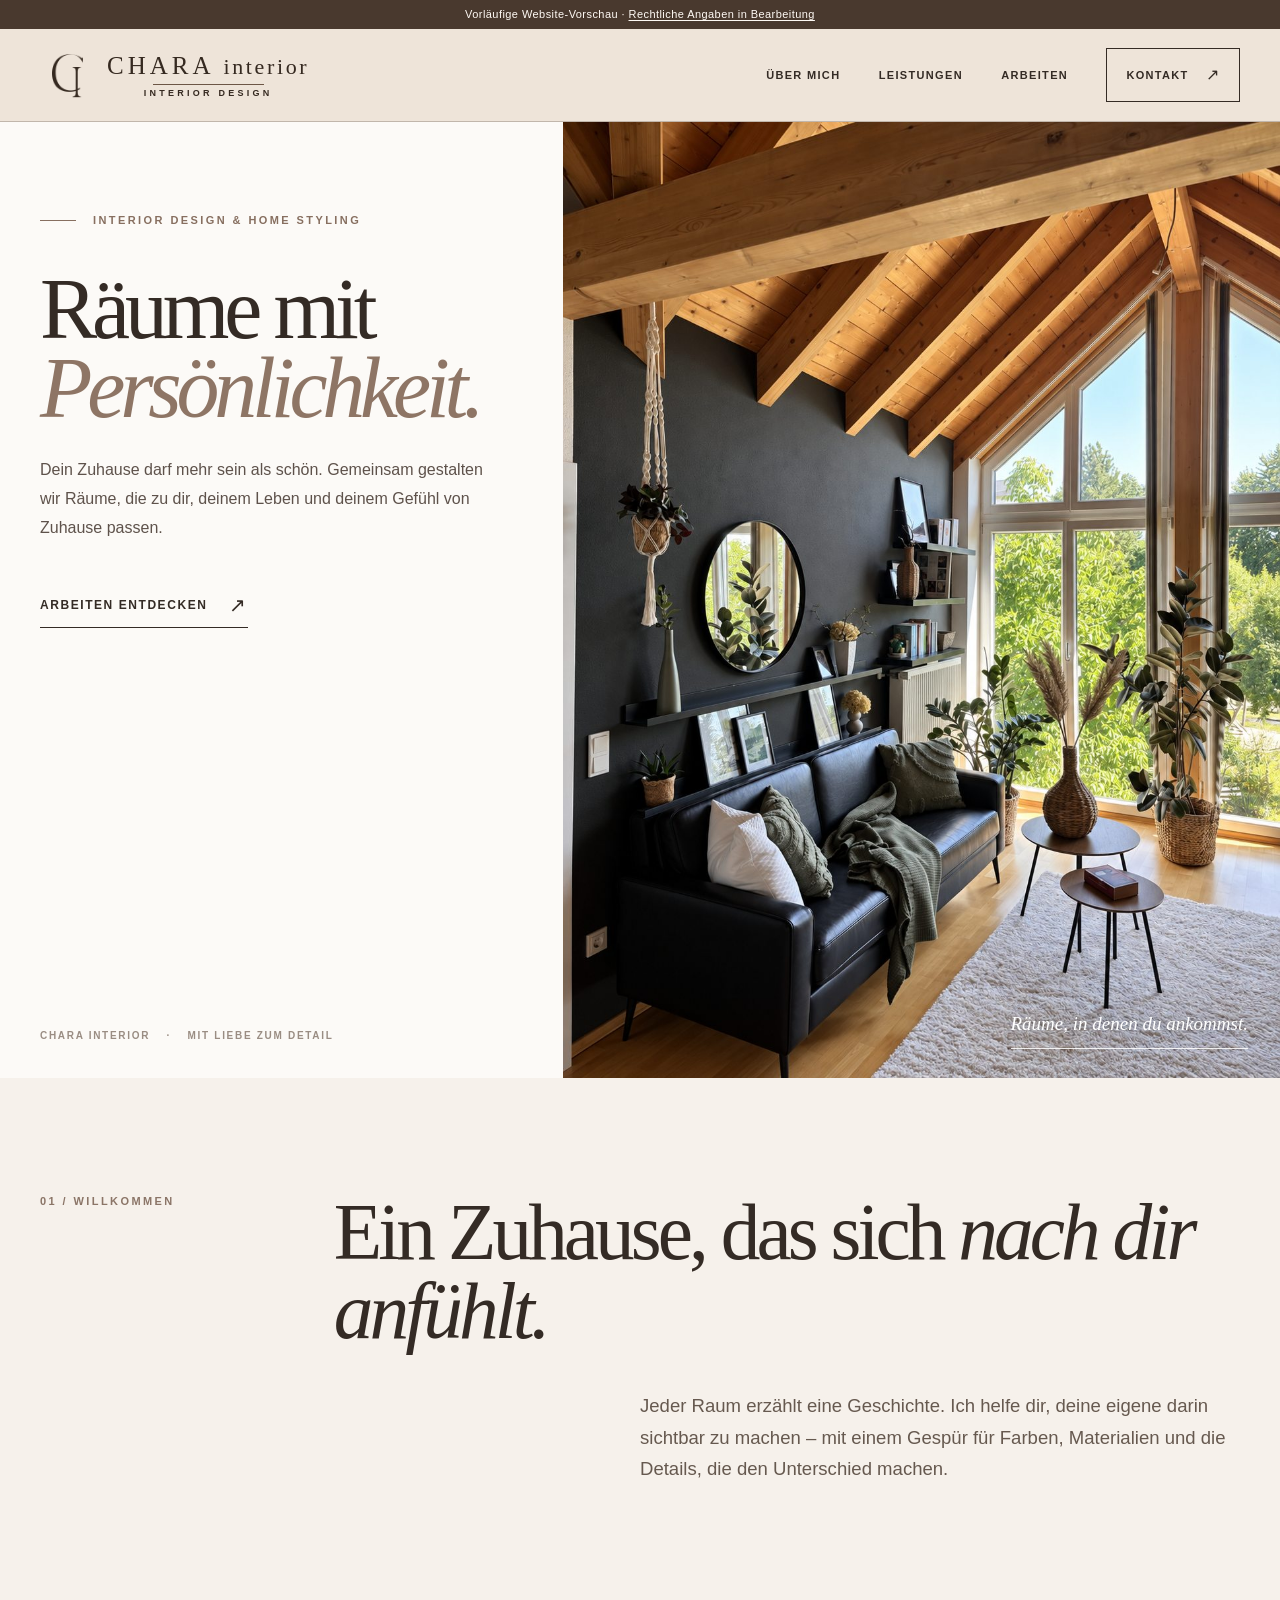
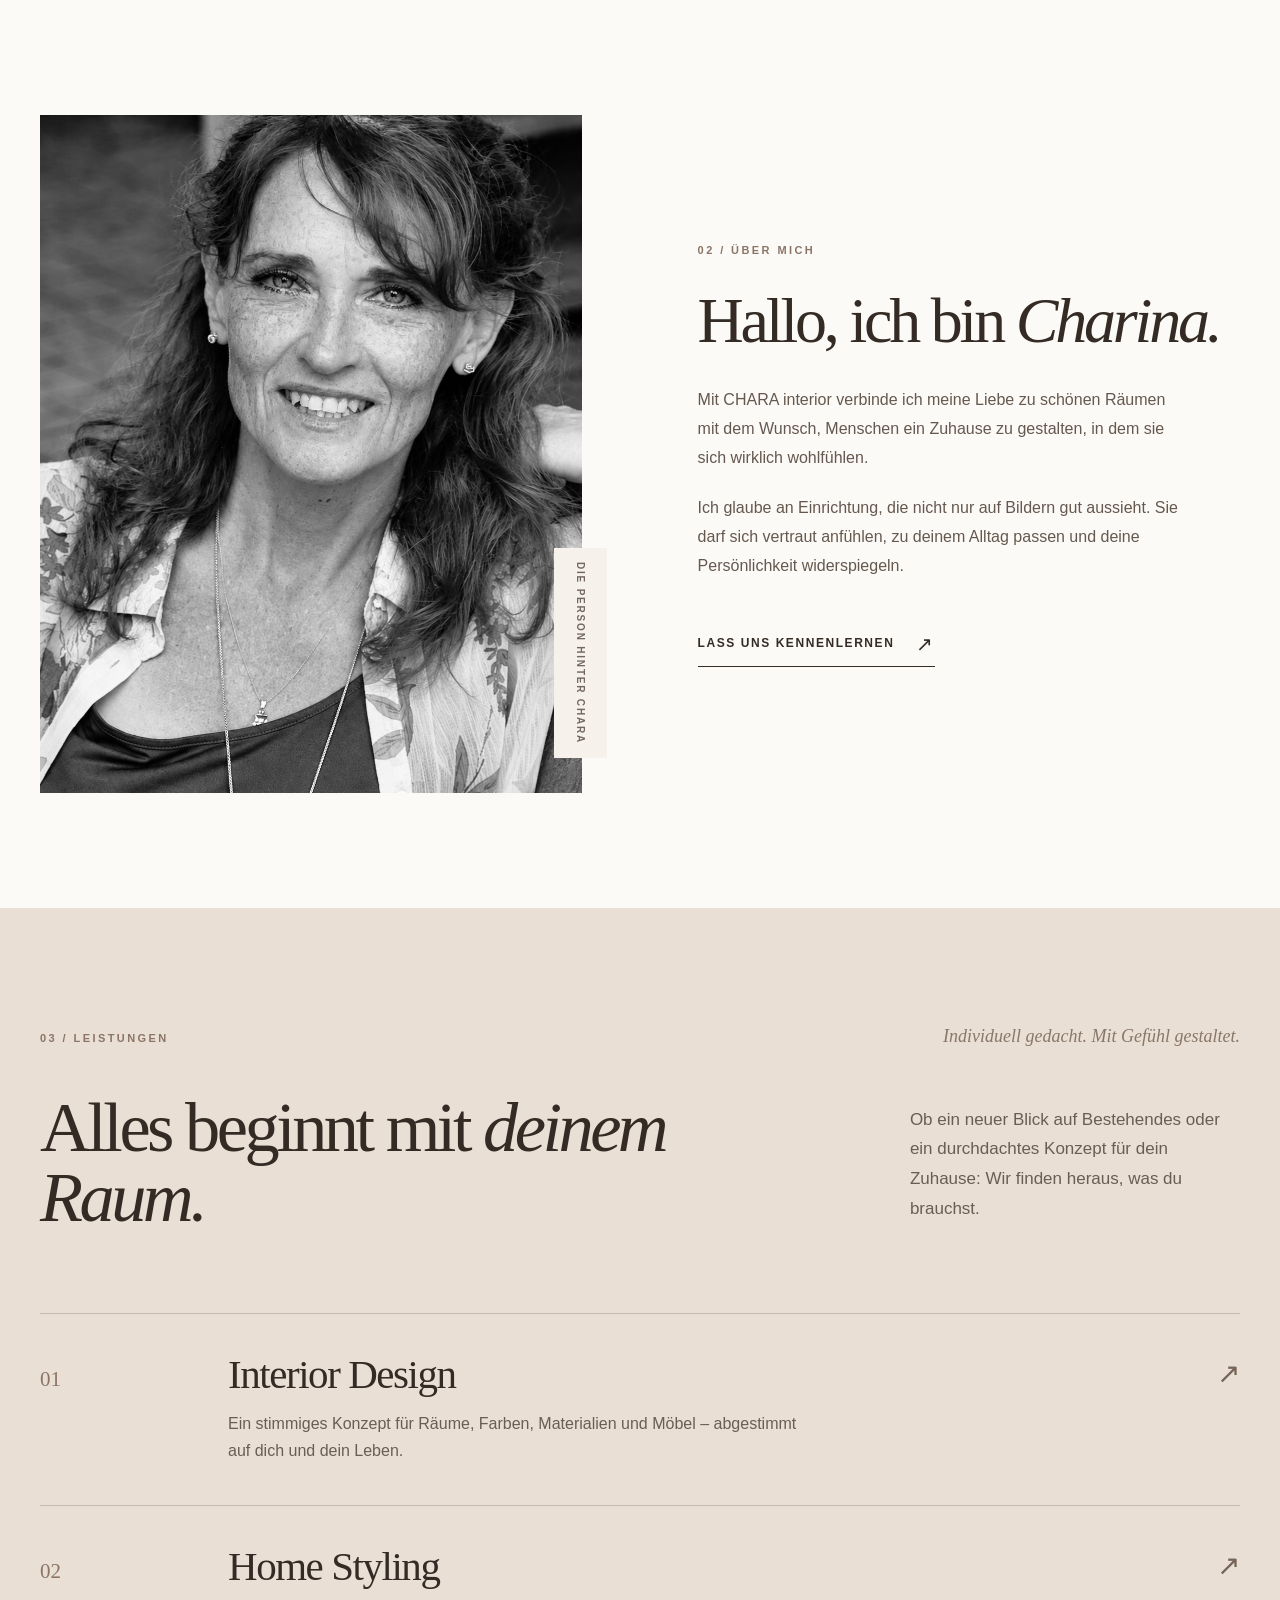
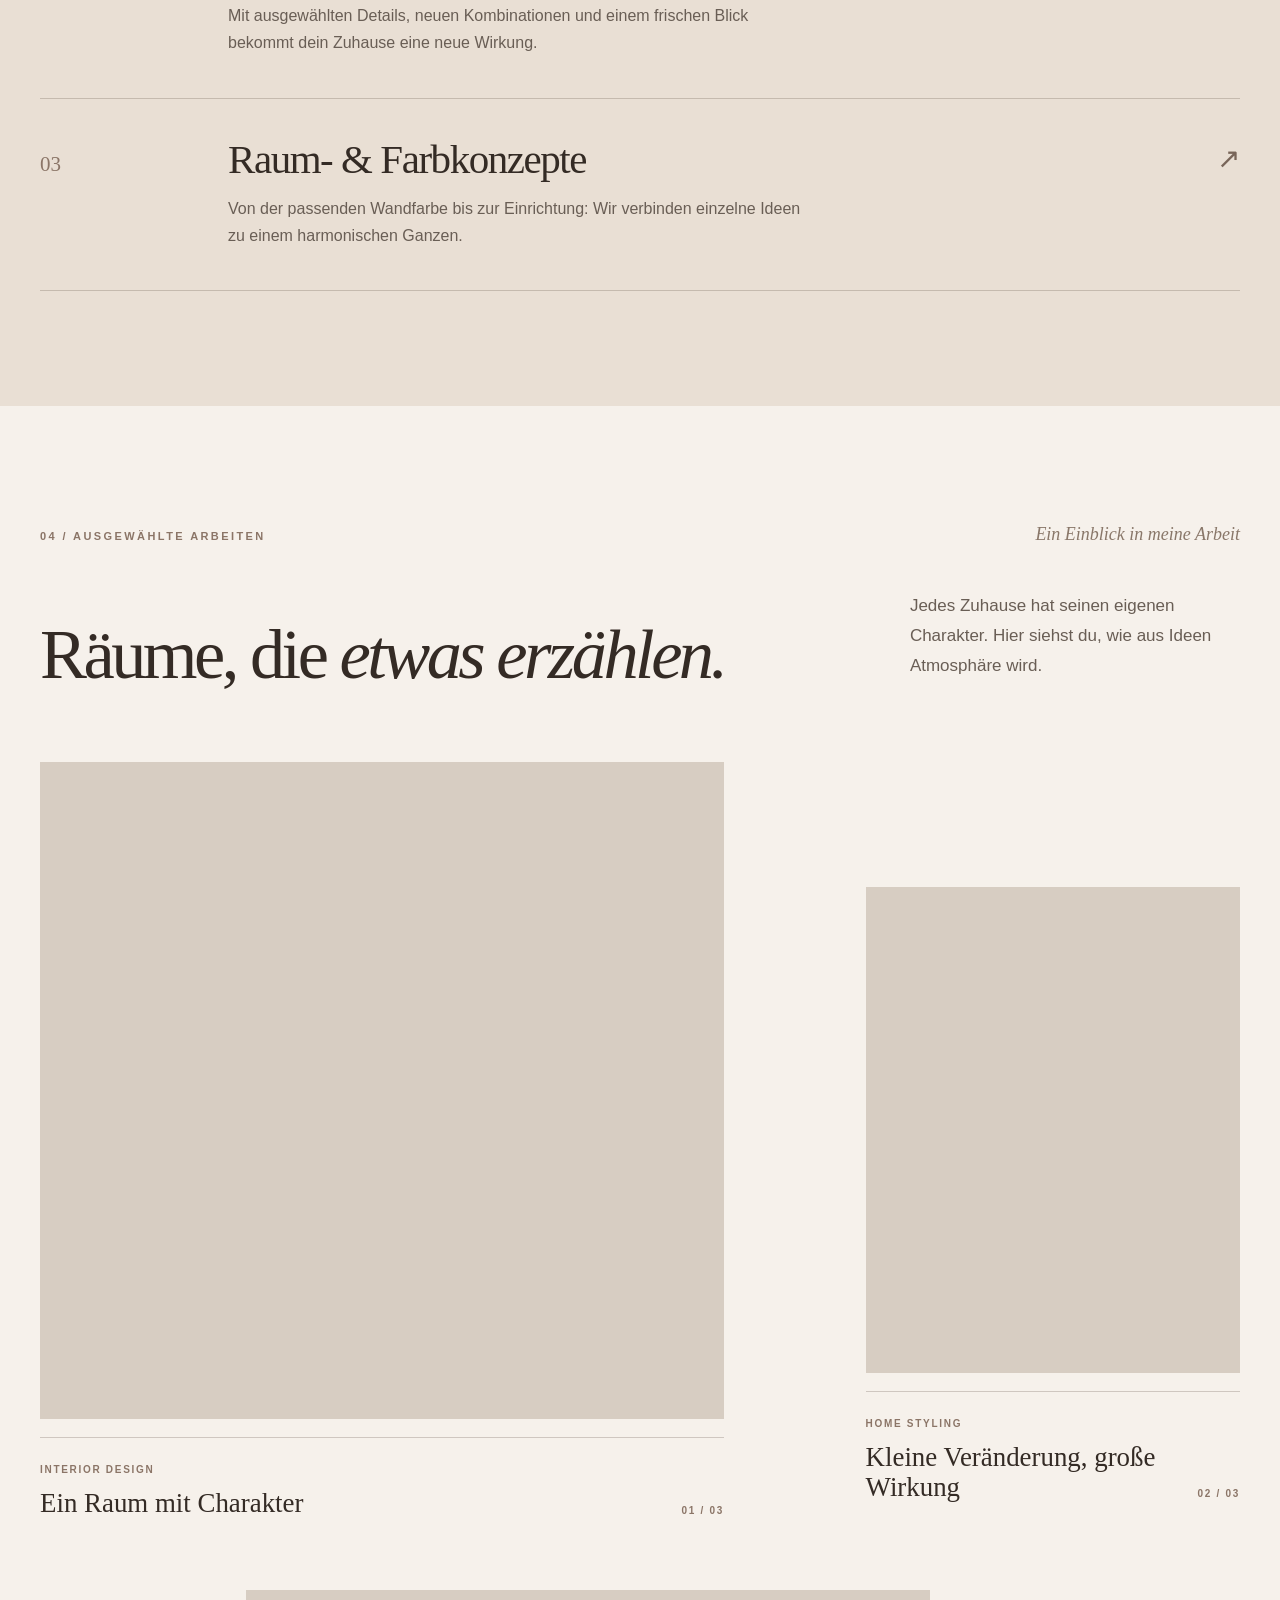
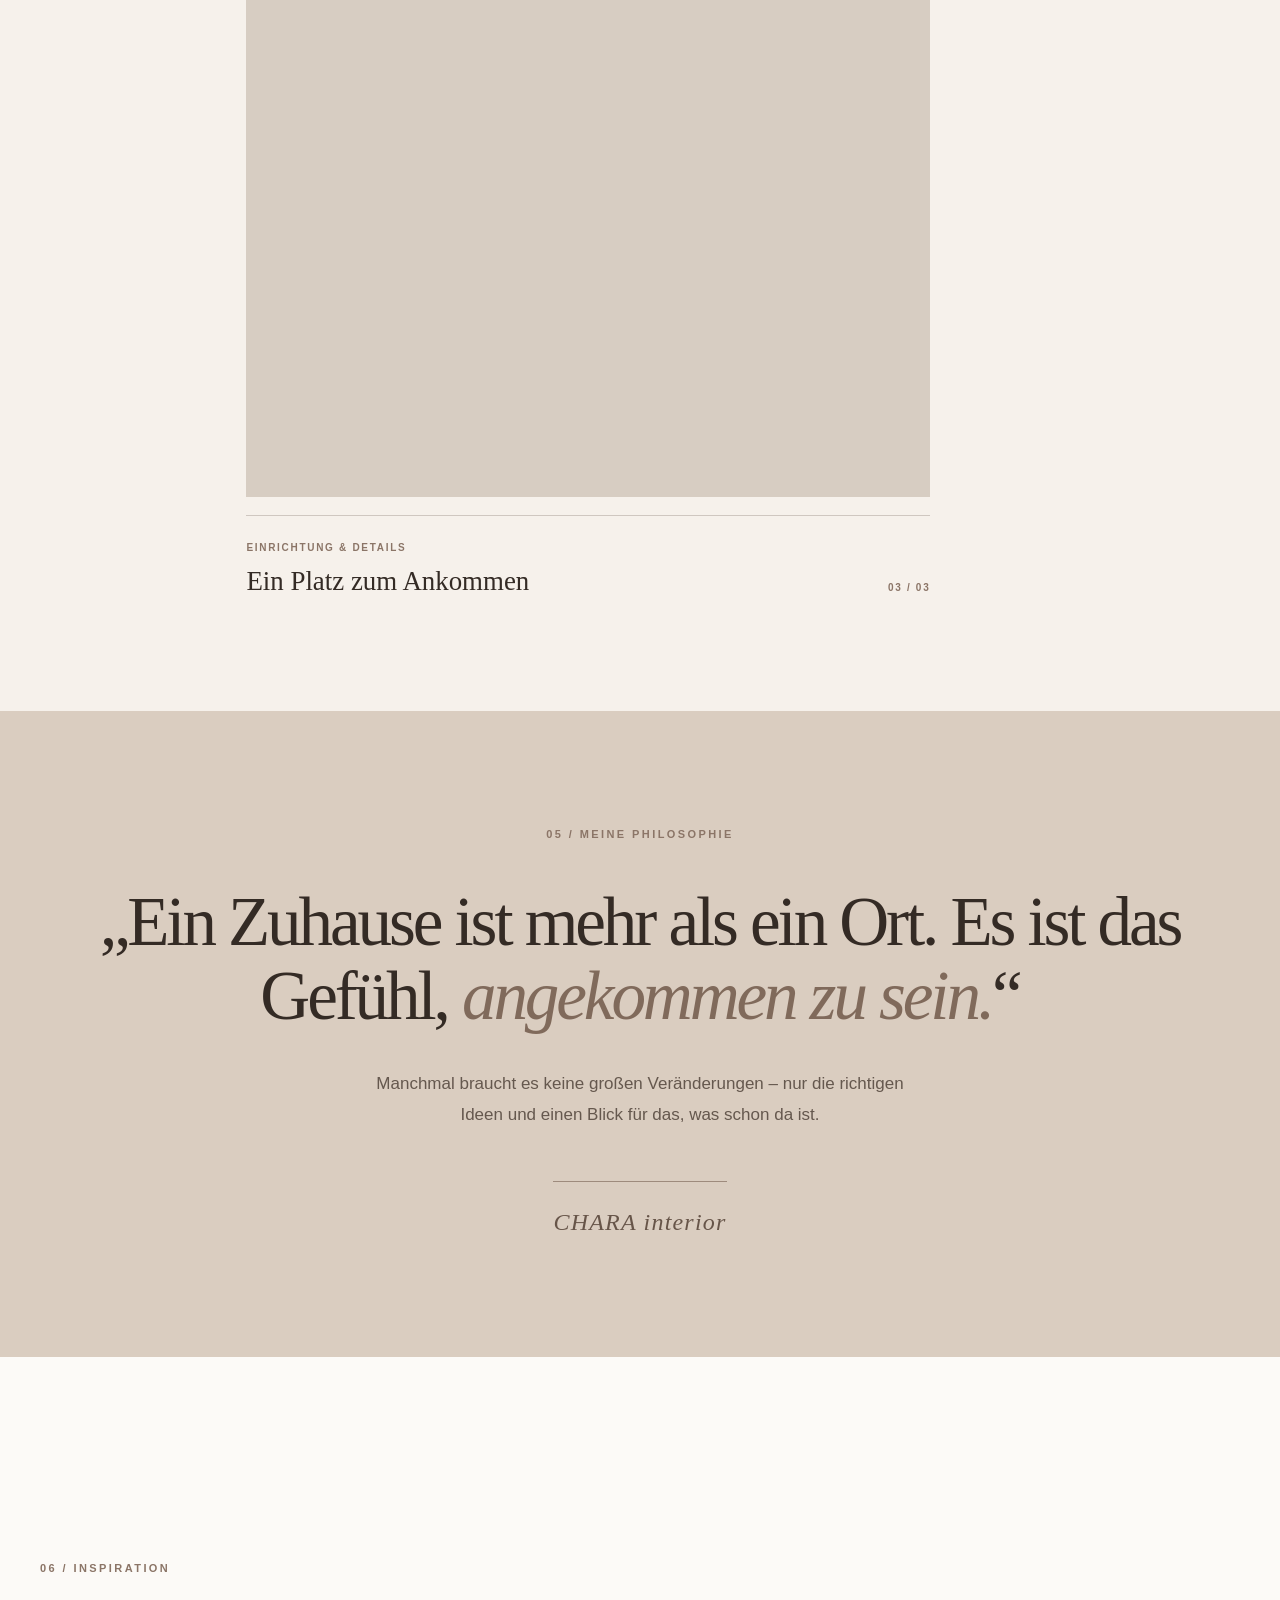
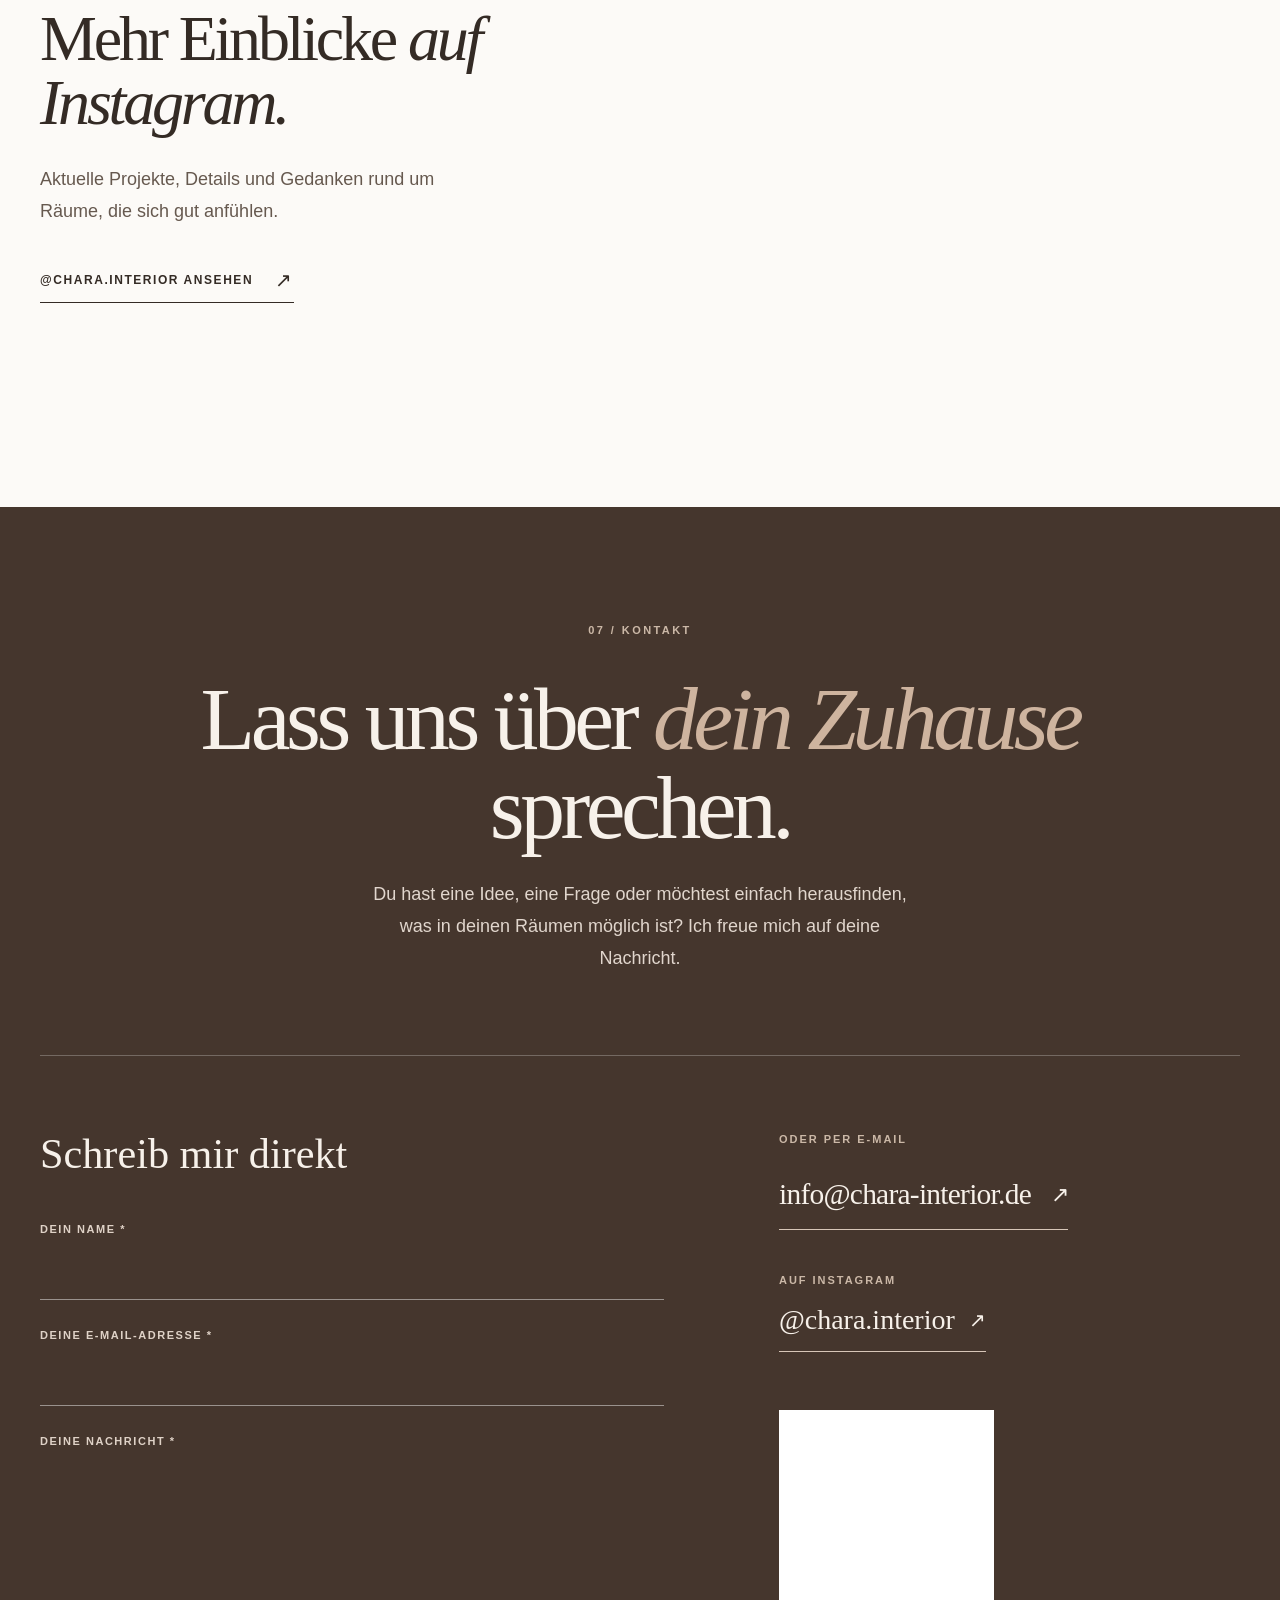
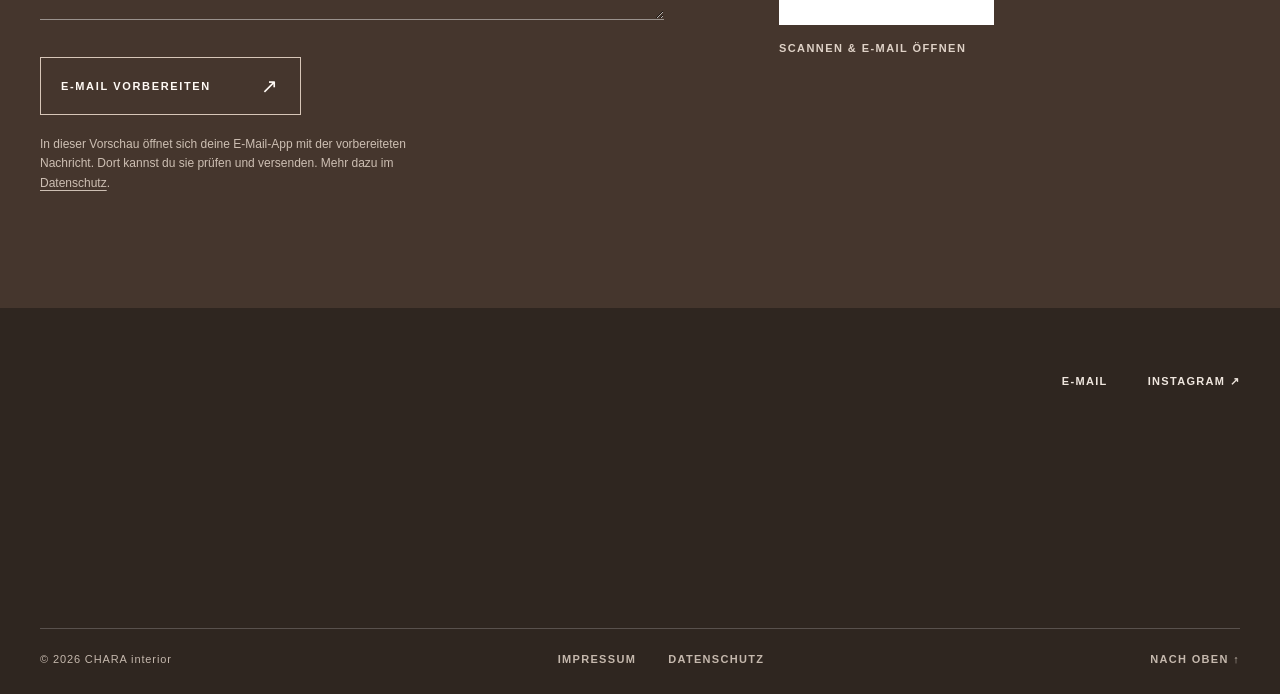
==== commit 00420373: "Mark public preview as provisional" ====
--- a/index.html
+++ b/index.html
@@ -21,6 +21,8 @@
 <body>
   <a class="skip-link" href="#main">Zum Inhalt springen</a>
 
+  <div class="preview-notice">Vorläufige Website-Vorschau · <a href="impressum.html">Rechtliche Angaben in Bearbeitung</a></div>
+
   <header class="site-header">
     <div class="header-inner wrap">
       <a class="brand" href="#start" aria-label="CHARA interior – zur Startseite">
--- a/styles.css
+++ b/styles.css
@@ -24,6 +24,8 @@
 .sr-only { position: absolute; width: 1px; height: 1px; padding: 0; margin: -1px; overflow: hidden; clip: rect(0, 0, 0, 0); white-space: nowrap; border: 0; }
 .skip-link { position: fixed; z-index: 100; top: -70px; left: 20px; padding: 12px 18px; background: var(--ink); color: #fff; text-decoration: none; }
 .skip-link:focus { top: 12px; }
+.preview-notice { padding: 6px 20px; background: #49392e; color: #fffaf5; font-size: 11px; text-align: center; letter-spacing: .04em; }
+.preview-notice a { text-underline-offset: 2px; }
 .wrap { width: min(100% - 80px, 1440px); margin-inline: auto; }
 .section-space { padding-block: clamp(84px, 9vw, 160px); }
 .section-label, .eyebrow { margin: 0; font-size: 11px; font-weight: 700; letter-spacing: .22em; text-transform: uppercase; }
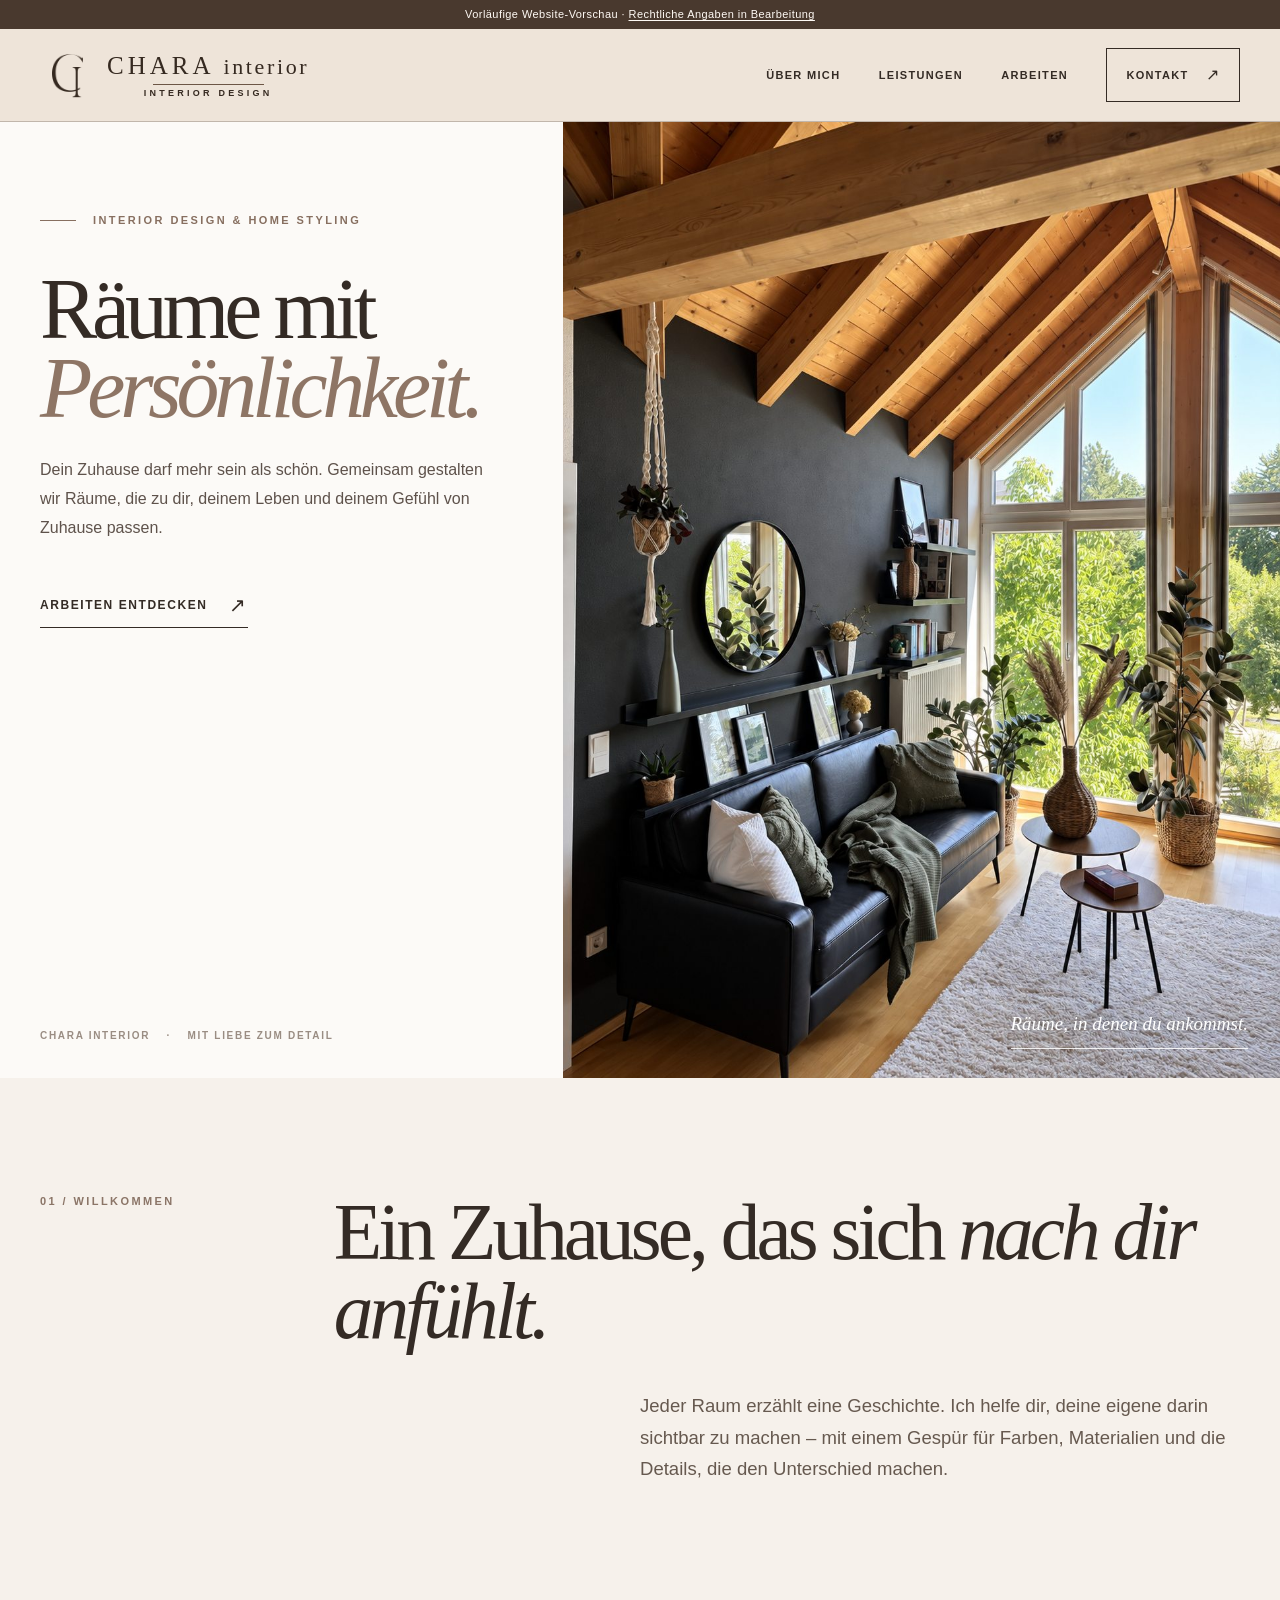
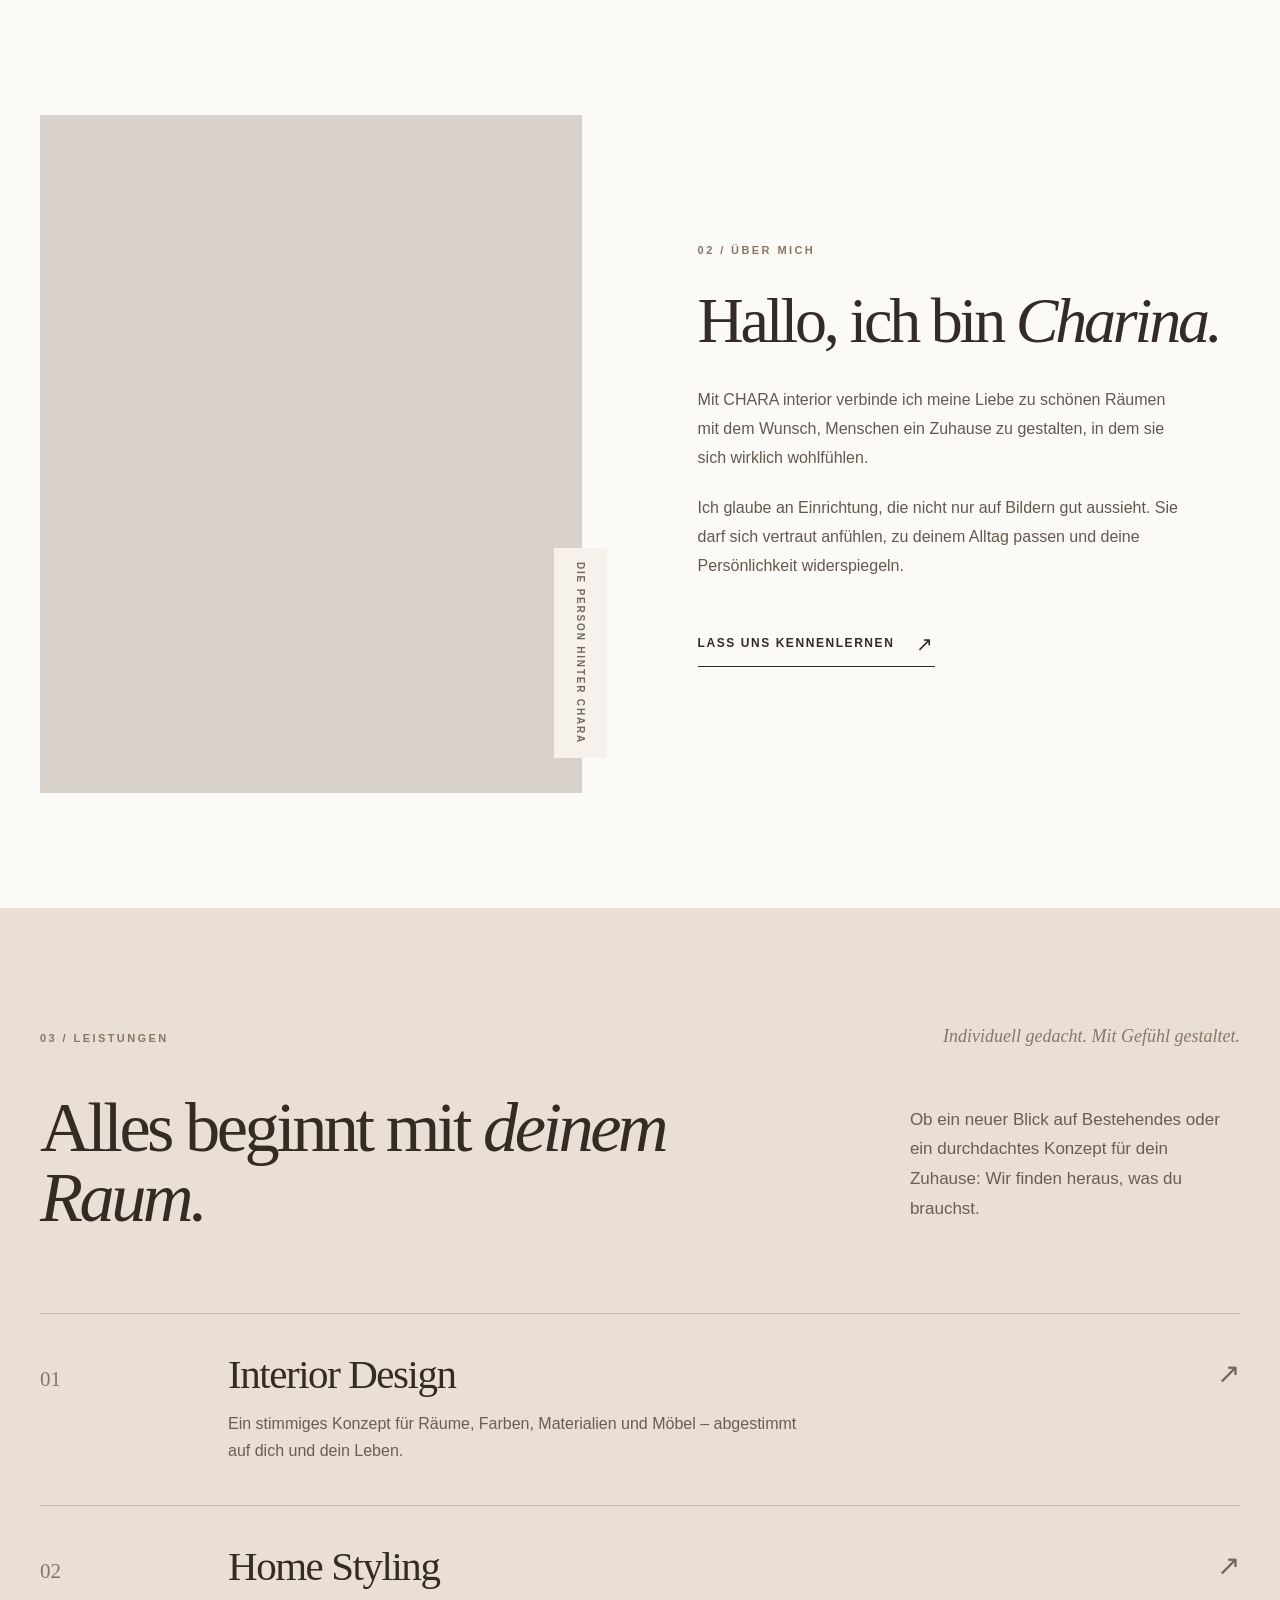
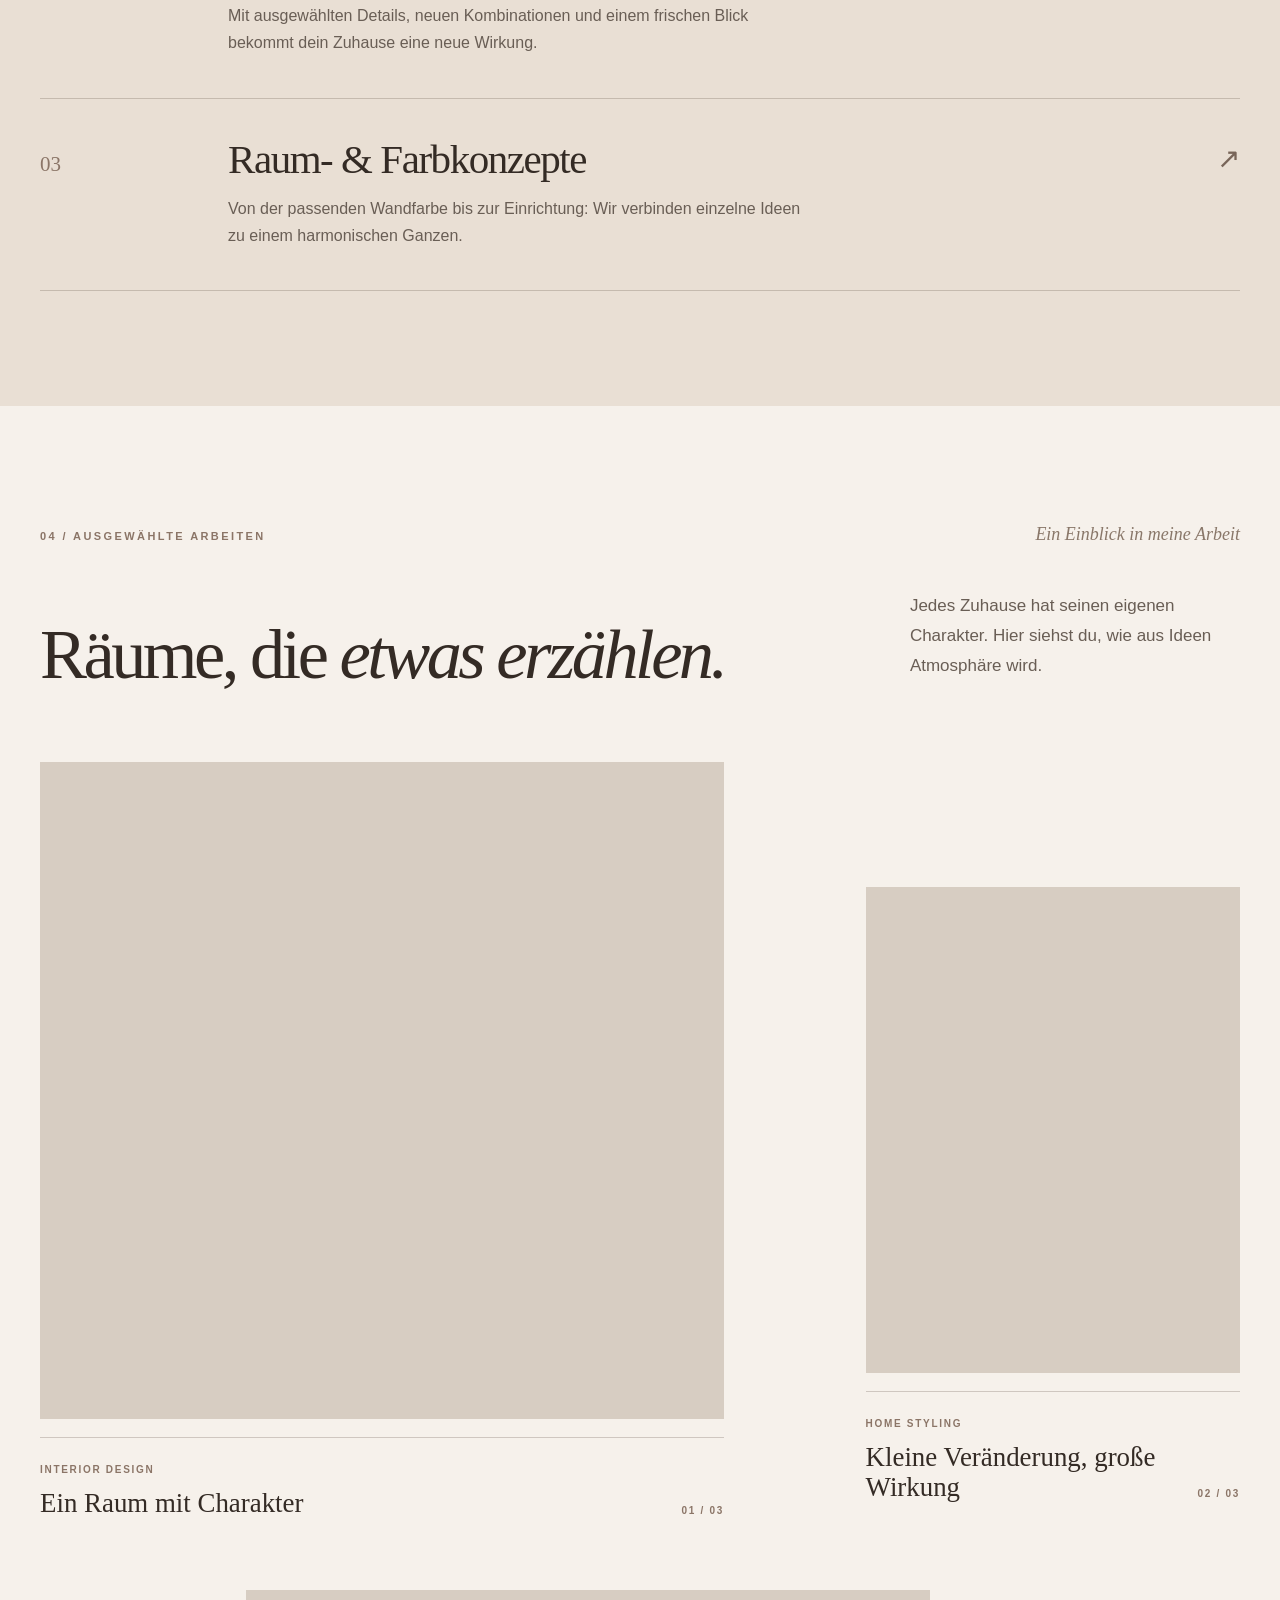
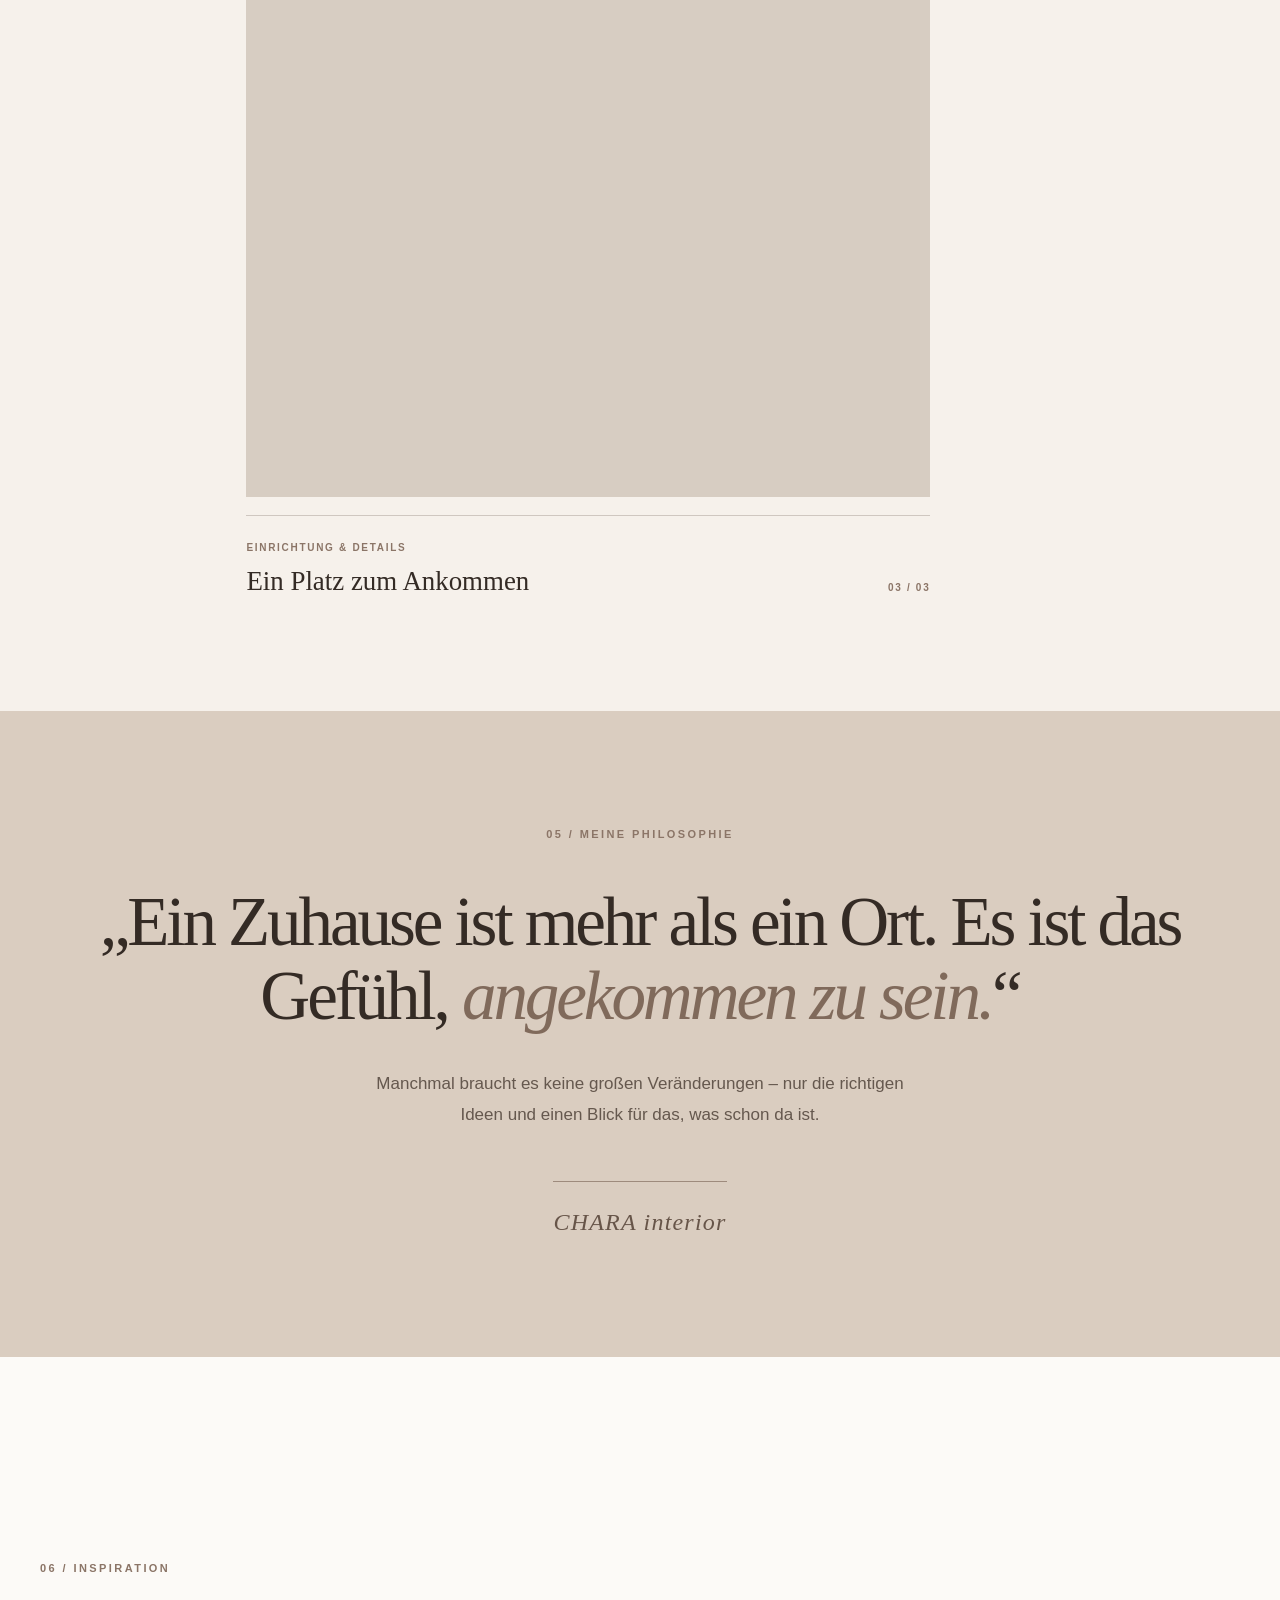
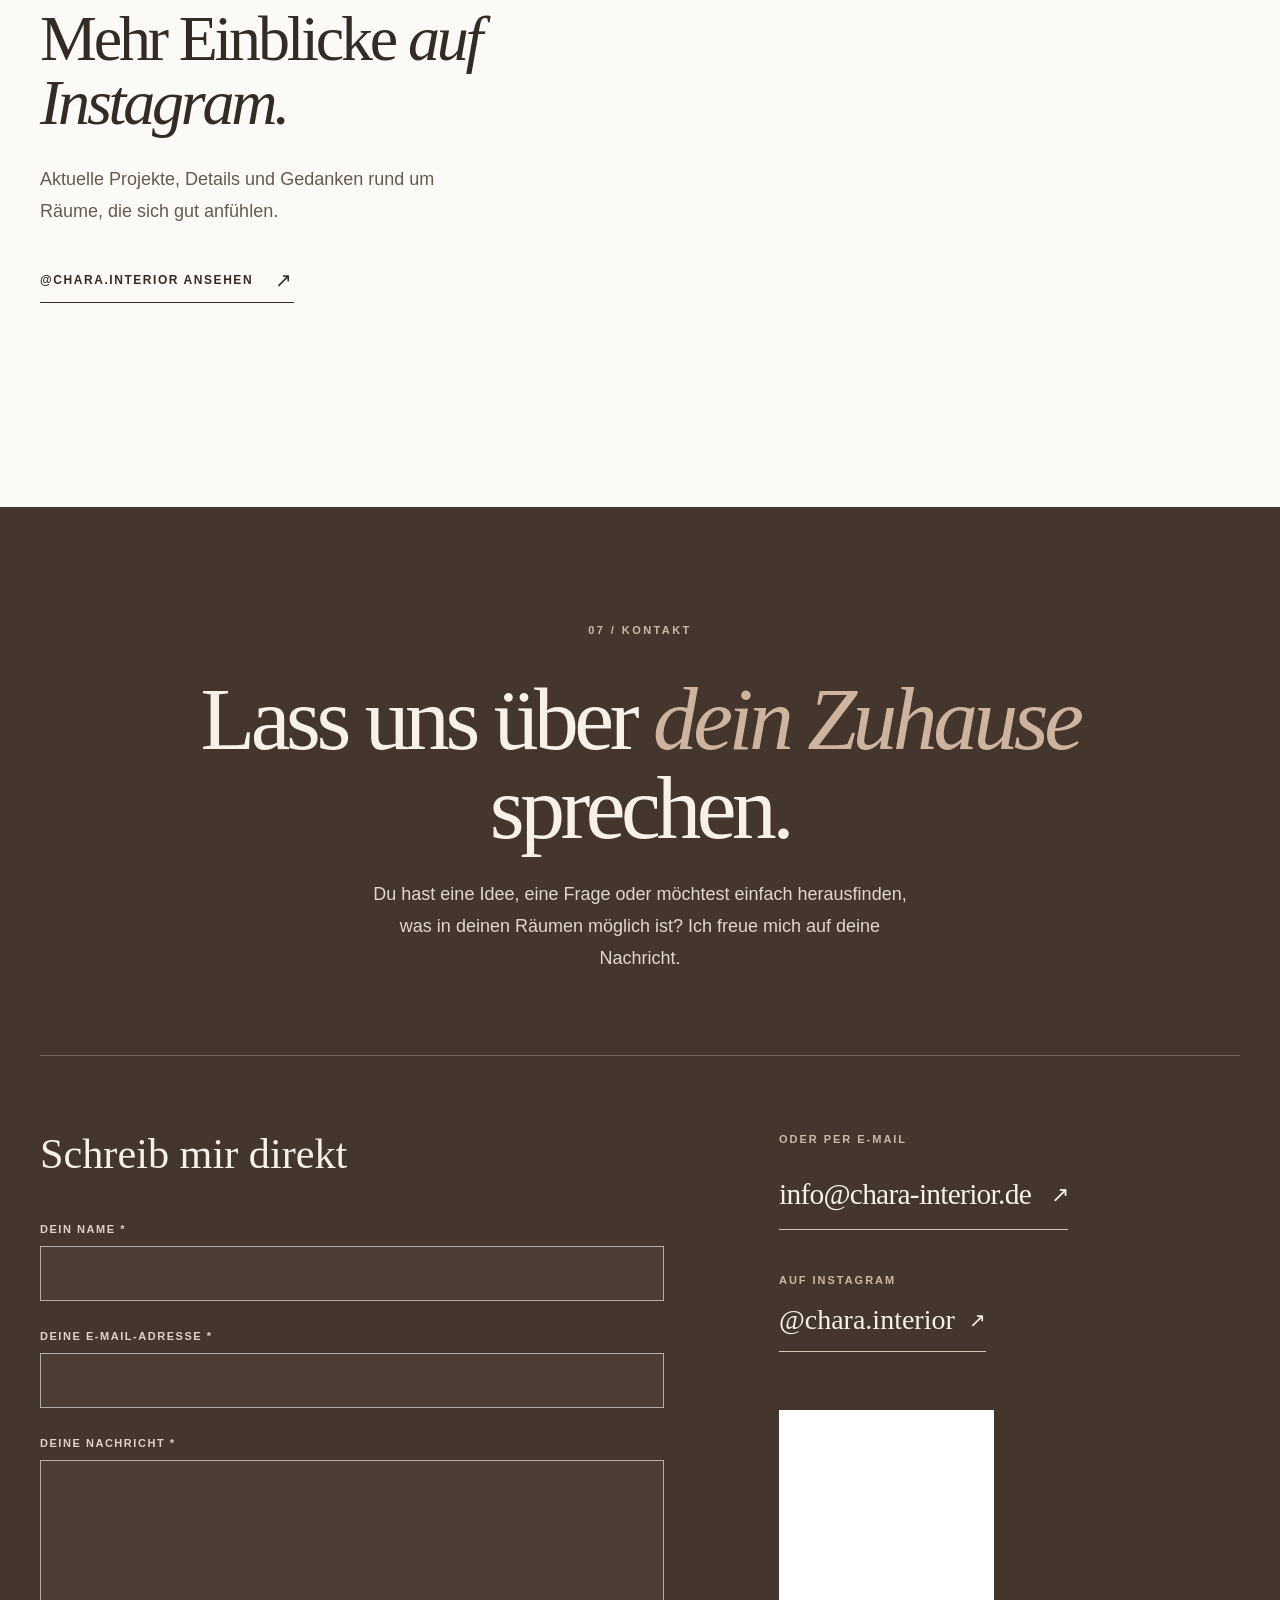
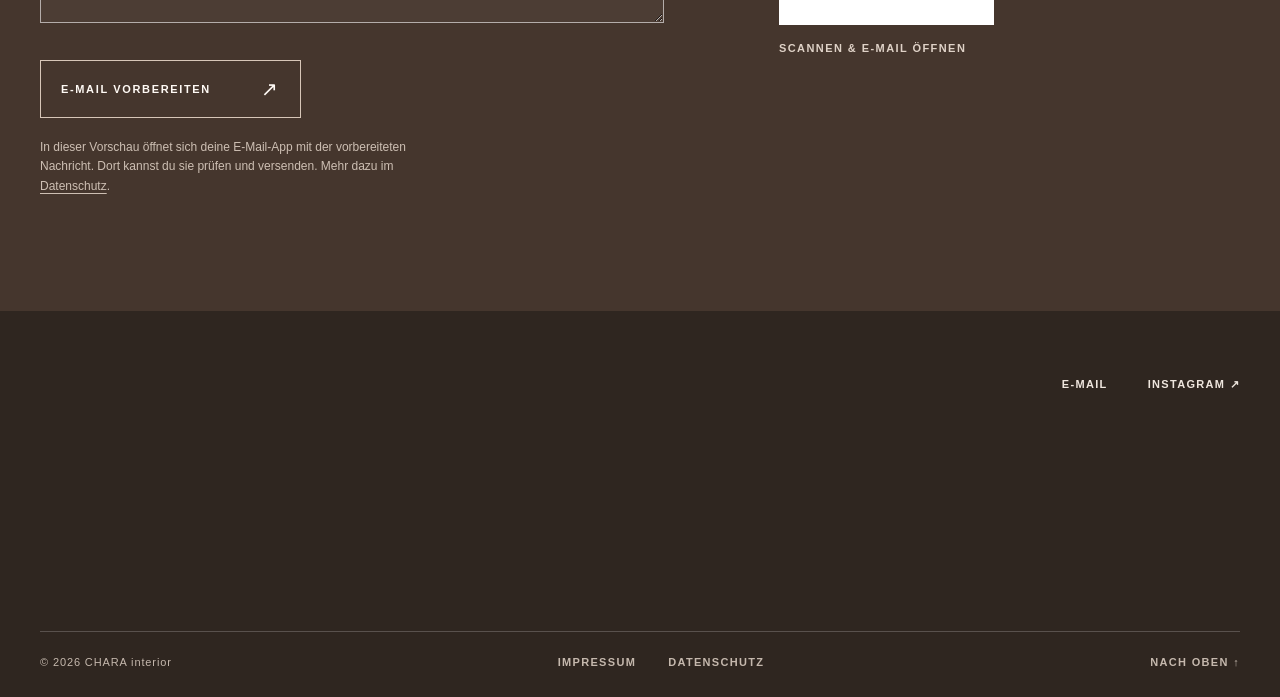
==== commit d1180bc8: "Refresh cached stylesheet for form update" ====
--- a/index.html
+++ b/index.html
@@ -15,7 +15,7 @@
   <title>CHARA interior – Räume mit Persönlichkeit</title>
   <link rel="icon" href="assets/images/chara-monogram.svg" type="image/svg+xml">
   <link rel="preload" href="assets/images/gallery-living.jpg" as="image">
-  <link rel="stylesheet" href="styles.css">
+  <link rel="stylesheet" href="styles.css?v=20260927b">
   <script src="app.js" defer></script>
 </head>
 <body>
--- a/styles.css
+++ b/styles.css
@@ -145,8 +145,8 @@
 .contact-form h3 { margin: 0 0 35px; font-family: var(--serif); font-size: clamp(32px, 3.3vw, 50px); font-weight: 400; }
 .form-row { margin-bottom: 27px; }
 .form-row label { display: block; margin-bottom: 8px; color: #dfd2c7; font-size: 11px; font-weight: 700; letter-spacing: .14em; text-transform: uppercase; }
-.form-row input, .form-row textarea { display: block; width: 100%; padding: 12px 0 14px; border: 0; border-bottom: 1px solid rgba(255,255,255,.46); border-radius: 0; background: transparent; color: #fffaf5; font: 18px/1.5 var(--sans); outline: 0; resize: vertical; }
-.form-row input:focus, .form-row textarea:focus { border-color: #fff; box-shadow: 0 1px 0 #fff; }
+.form-row input, .form-row textarea { display: block; width: 100%; padding: 12px 15px 14px; border: 1px solid rgba(255,255,255,.58); border-radius: 0; background: rgba(255,255,255,.035); color: #fffaf5; font: 18px/1.5 var(--sans); outline: 0; resize: vertical; transition: border-color .2s ease, box-shadow .2s ease, background-color .2s ease; }
+.form-row input:focus, .form-row textarea:focus { border-color: #fffaf5; box-shadow: 0 0 0 2px rgba(255,250,245,.24); background: rgba(255,255,255,.07); }
 .form-row input:autofill { -webkit-text-fill-color: #fffaf5; transition: background-color 9999s ease-out; }
 .contact-trap { position: absolute; left: -9999px; width: 1px; height: 1px; overflow: hidden; }
 .contact-submit { display: inline-flex; justify-content: space-between; align-items: center; gap: 50px; min-width: 250px; margin-top: 10px; padding: 16px 20px; border: 1px solid #d7c6b8; background: transparent; color: #fffaf5; cursor: pointer; font: 700 11px/1.2 var(--sans); letter-spacing: .15em; text-transform: uppercase; transition: background .25s ease, color .25s ease; }
